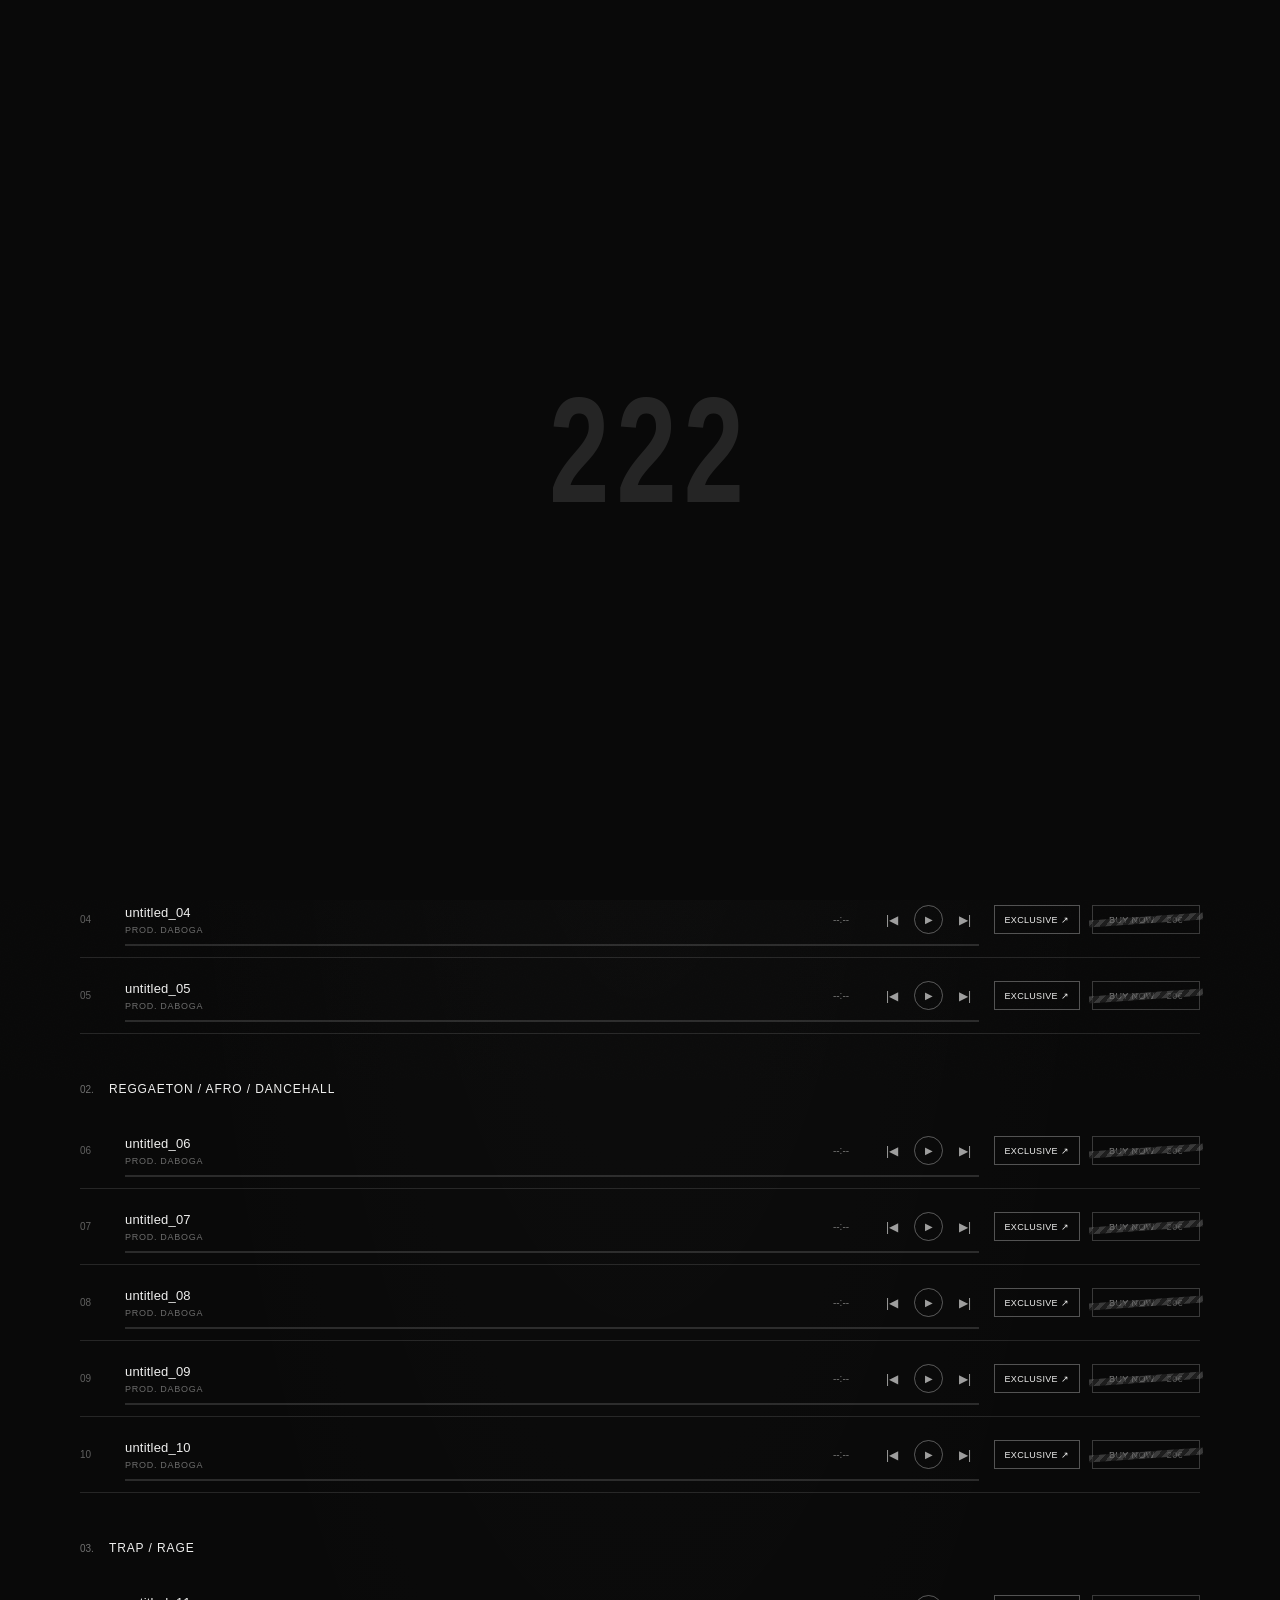
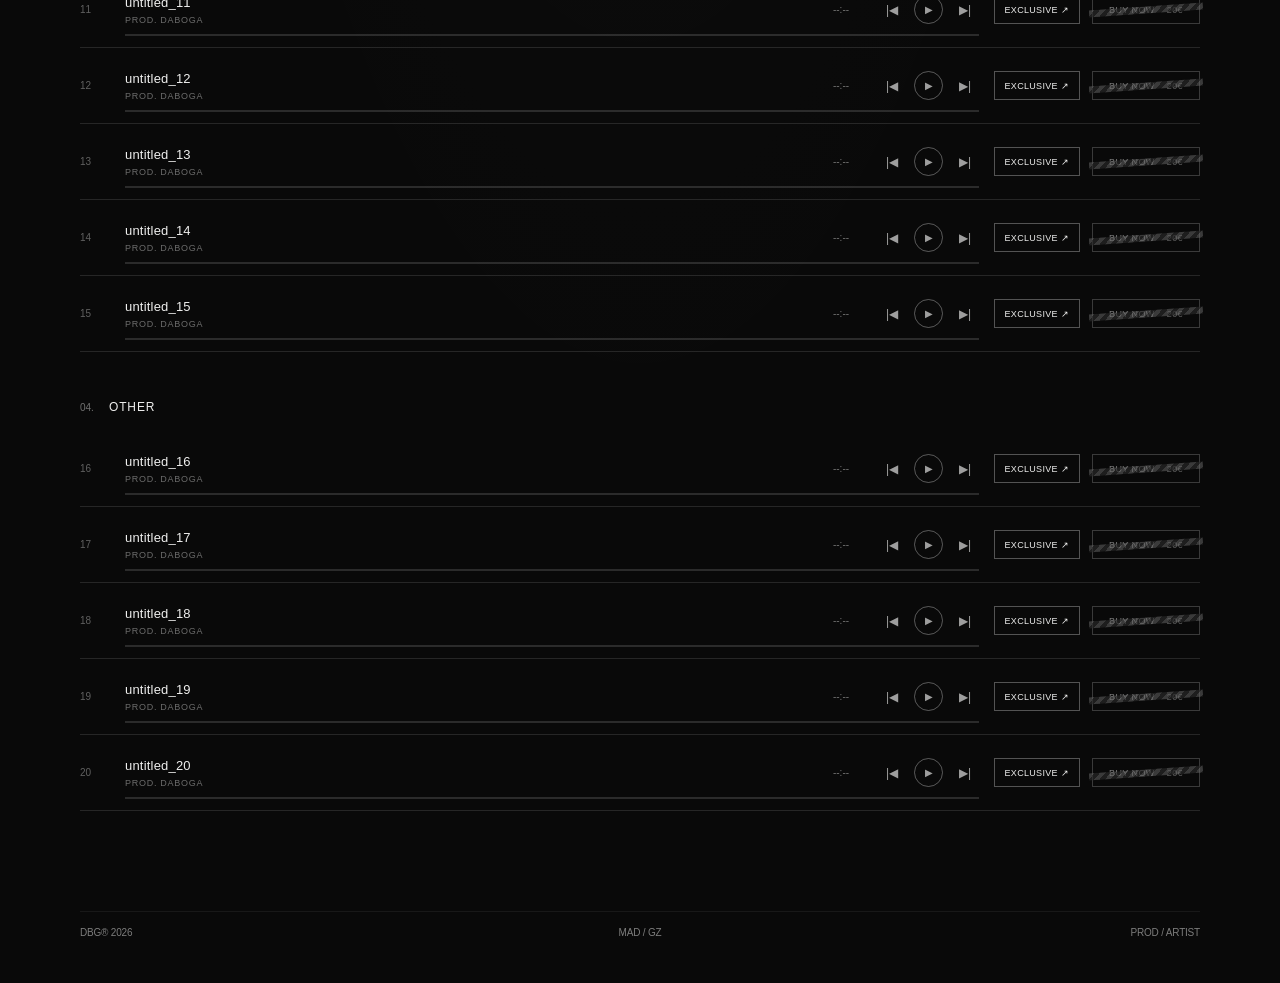
==== beatmaking.html @ 9f5f7b9c "Update beatmaking.html" ====
<!DOCTYPE html>
<html lang="es">
<head>
  <meta charset="UTF-8">
  <meta name="viewport" content="width=device-width, initial-scale=1.0">
  <meta name="theme-color" content="#090909">
  <meta name="description" content="DABOGA® Beatmaking — Sounds, instrumentals and digital products.">
  <title>BEATMAKING — DABOGA®</title>
  <link rel="stylesheet" href="beatmaking.css">
</head>

<body class="beatmaking-page">

  <!-- LOADING SCREEN -->
  <div class="loading-screen" id="loadingScreen" aria-label="Loading">
    <div class="loading-numbers">
      <span>2</span>
      <span>2</span>
      <span>2</span>
    </div>
  </div>

  <main class="beatmaking">

    <!-- HEADER -->
    <header class="bm-header">
      <a href="index.html" class="bm-back">
        <span class="back-arrow">←</span>
        <span>EXIT</span>
      </a>

      <div class="bm-header-title">
        DABOGA® <span>/</span> BEATMAKING
      </div>

      <div class="bm-header-right">
        <span>DBG® 2026</span>
      </div>
    </header>

    <!-- GLOBAL NAVIGATION -->
    <nav class="site-navigation" aria-label="Main navigation">
      <a href="index.html">HOME</a>
      <a href="daboga.html">DABOGA</a>
      <a href="#" class="nav-unavailable" aria-disabled="true" data-unavailable="MUSIC">MUSIC</a>
      <a href="#" class="nav-unavailable" aria-disabled="true" data-unavailable="ARCHIVE">ARCHIVE</a>
      <a href="beatmaking.html" class="current" aria-current="page">BEATMAKING</a>
    </nav>

    <!-- MAIN CONTENT -->
    <section class="bm-content">

      <div class="bm-intro">
        <div class="bm-eyebrow">DIGITAL PRODUCT ARCHIVE / 001</div>
        <h1>BEATMAKING<span>®</span></h1>
        <div class="bm-subtitle">SOUNDS / INSTRUMENTALS / MATERIAL</div>
      </div>

      <!-- CATEGORY NAVIGATION -->
      <nav class="category-nav" aria-label="Product categories">
        <button class="category-button active" data-category="beats">
          BEATS <span>20</span>
        </button>
        <button class="category-button" data-category="loops">
          LOOPS <span>12</span>
        </button>
        <button class="category-button" data-category="serum">
          SERUM KIT <span>15</span>
        </button>
        <button class="category-button" data-category="oneshot">
          ONESHOT KIT <span>01</span>
        </button>
      </nav>

      <!-- BEATS -->
      <section class="category-panel active" id="panel-beats">
        <div class="section-heading">
          <div>
            <div class="section-index">01 / INSTRUMENTALS</div>
            <h2>BEATS</h2>
          </div>
          <button class="info-button" data-info="beats" aria-label="Beat purchase information">
            INFO<span>!</span>
          </button>
        </div>

        <div id="beatsContainer"></div>
      </section>

      <!-- LOOPS -->
      <section class="category-panel" id="panel-loops">
        <div class="section-heading">
          <div>
            <div class="section-index">02 / AUDIO MATERIAL</div>
            <h2>LOOPS</h2>
          </div>
          <button class="info-button" data-info="loops" aria-label="Loop purchase information">
            INFO<span>!</span>
          </button>
        </div>

        <div class="product-list" id="loopsContainer"></div>
      </section>

      <!-- SERUM KIT -->
      <section class="category-panel" id="panel-serum">
        <div class="section-heading">
          <div>
            <div class="section-index">03 / SYNTHESIS</div>
            <h2>SERUM KIT</h2>
          </div>
          <button class="info-button" data-info="serum" aria-label="Serum kit purchase information">
            INFO<span>!</span>
          </button>
        </div>

        <div class="kit-card">
          <div class="kit-visual">S2</div>
          <div class="kit-description">
            <div class="kit-label">DIGITAL PRESET COLLECTION / SERUM 2</div>
            <h3>SERUM PRESET KIT</h3>
            <p>15 PRESETS / SERUM 2</p>
            <div class="kit-price">4,99€</div>
          </div>
          <div class="kit-action">
            <button class="buy-button" disabled>BUY NOW <span>4,99€</span></button>
            <div class="kit-note">NO PREVIEW AVAILABLE</div>
          </div>
        </div>

        <div class="kit-footnote">
          <span>FORMAT / SERUM 2 PRESETS</span>
          <span>15 FILES / DIGITAL DOWNLOAD</span>
        </div>
      </section>

      <!-- ONESHOT KIT -->
      <section class="category-panel" id="panel-oneshot">
        <div class="section-heading">
          <div>
            <div class="section-index">04 / SAMPLE COLLECTION</div>
            <h2>ONESHOT KIT</h2>
          </div>
          <button class="info-button" data-info="oneshot" aria-label="Oneshot kit purchase information">
            INFO<span>!</span>
          </button>
        </div>

        <div class="kit-card">
          <div class="kit-visual">.WAV</div>
          <div class="kit-description">
            <div class="kit-label">DIGITAL SAMPLE COLLECTION</div>
            <h3>DABOGA ONESHOT KIT</h3>
            <p>20–30 WAV FILES / ZIP</p>
            <div class="kit-price">4,99€</div>
          </div>
          <div class="kit-action">
            <button class="buy-button" disabled>BUY NOW <span>4,99€</span></button>
            <div class="kit-note">NO PREVIEW AVAILABLE</div>
          </div>
        </div>

        <div class="kit-footnote">
          <span>FORMAT / WAV</span>
          <span>ZIP / DIGITAL DOWNLOAD</span>
        </div>
      </section>

      <!-- BOTTOM INFORMATION -->
      <div class="bm-bottom">
        <span>DBG® 2026</span>
        <span>MAD / GZ</span>
        <span>PROD / ARTIST</span>
      </div>

    </section>
  </main>

  <!-- INFO POPUP -->
  <div class="info-overlay" id="infoOverlay" aria-hidden="true">
    <section
      class="info-window"
      role="dialog"
      aria-modal="true"
      aria-labelledby="infoTitle"
    >
      <div class="window-titlebar">
        <span id="infoTitle">DABOGA® / INFORMATION</span>
        <button class="window-close" id="closeInfo" aria-label="Close">×</button>
      </div>

      <div class="window-content">
        <div class="window-eyebrow">PURCHASE INFORMATION / 001</div>
        <div id="infoBody"></div>
        <div class="window-footer">
          <span>DBG® DIGITAL ARCHIVE</span>
          <button id="confirmInfo">CLOSE</button>
        </div>
      </div>
    </section>
  </div>

  <!-- PRODUCT MARKUP -->
  <script>
    (() => {
      const beatsContainer = document.getElementById("beatsContainer");
      const loopsContainer = document.getElementById("loopsContainer");

      const genres = [
        {
          number: "01.",
          title: "CLOUD / AMBIENT / ETHEREAL",
          start: 1,
          end: 5
        },
        {
          number: "02.",
          title: "REGGAETON / AFRO / DANCEHALL",
          start: 6,
          end: 10
        },
        {
          number: "03.",
          title: "TRAP / RAGE",
          start: 11,
          end: 15
        },
        {
          number: "04.",
          title: "OTHER",
          start: 16,
          end: 20
        }
      ];

      function playerControls() {
        return `
          <div class="track-controls">
            <button class="player-control" data-action="previous" aria-label="Go back">|◀</button>
            <button class="player-control play-button" data-action="play" aria-label="Play">▶</button>
            <button class="player-control" data-action="next" aria-label="Skip">▶|</button>
          </div>
        `;
      }

      function beatMarkup(number) {
        const id = String(number).padStart(2, "0");

        return `
          <div class="beat-item" data-track="${id}">
            <div class="track-number">${id}</div>
            <div class="track-content">
              <div class="track-title">untitled_${id}</div>
              <div class="track-producer">PROD. DABOGA</div>
            </div>
            <div class="track-duration">--:--</div>
            ${playerControls()}
            <div class="track-progress">
              <div class="progress-fill"></div>
            </div>
            <div class="track-actions">
              <a class="exclusive-button" href="https://www.instagram.com/burberryangel_/">EXCLUSIVE ↗</a>
              <button class="buy-button" disabled>BUY NOW <span>20€</span></button>
            </div>
          </div>
        `;
      }

      genres.forEach(genre => {
        let products = "";

        for (let i = genre.start; i <= genre.end; i++) {
          products += beatMarkup(i);
        }

        const section = document.createElement("div");
        section.className = "genre-section";
        section.innerHTML = `
          <div class="genre-heading">
            <span>${genre.number}</span>
            <h3>${genre.title}</h3>
          </div>
          <div class="product-list">${products}</div>
        `;

        beatsContainer.appendChild(section);
      });

      for (let i = 1; i <= 12; i++) {
        const id = String(i).padStart(2, "0");

        loopsContainer.insertAdjacentHTML("beforeend", `
          <div class="loop-item" data-track="loop${id}">
            <div class="track-number">${id}</div>
            <div class="track-content">
              <div class="track-title">loop_${id}</div>
              <div class="track-producer">DABOGA / WAV</div>
            </div>
            <div class="track-duration">--:--</div>
            ${playerControls()}
            <div class="track-progress">
              <div class="progress-fill"></div>
            </div>
            <div class="track-actions">
              <button class="buy-button" disabled>BUY NOW <span>10€</span></button>
            </div>
          </div>
        `);
      }

      document.querySelectorAll(".nav-unavailable").forEach(link => {
        link.addEventListener("click", event => {
          event.preventDefault();
        });
      });
    })();
  </script>

  <script src="beatmaking.js"></script>
</body>
</html>
---- beatmaking.css ----
/* =========================================================
   DABOGA® — BEATMAKING
   Independent visual system
   ========================================================= */

* {
  margin: 0;
  padding: 0;
  box-sizing: border-box;
}

html {
  background: #090909;
  scroll-behavior: smooth;
}

body.beatmaking-page {
  width: 100%;
  min-height: 100vh;
  background: #090909;
  color: #efefee;
  font-family: "Arial Narrow", "Archivo Narrow", Arial, sans-serif;
  overflow-x: hidden;
}

button,
a {
  font: inherit;
}

button {
  color: inherit;
}

button:focus-visible,
a:focus-visible {
  outline: 1px solid #efefee;
  outline-offset: 5px;
}


/* =========================================================
   LOADING SCREEN
   ========================================================= */

.loading-screen {
  position: fixed;
  inset: 0;
  z-index: 9999;
  display: flex;
  align-items: center;
  justify-content: center;
  background: #090909;
  transition: opacity .45s ease, visibility .45s ease;
}

.loading-screen.is-hidden {
  opacity: 0;
  visibility: hidden;
  pointer-events: none;
}

.loading-numbers {
  display: flex;
  align-items: center;
  gap: clamp(12px, 3vw, 28px);
  color: #efefee;
  font-size: clamp(76px, 13vw, 150px);
  font-weight: 600;
  line-height: .8;
  letter-spacing: -.12em;
  transform: scaleX(.72);
}

.loading-numbers span {
  display: block;
  opacity: .12;
  animation: number-light 1.35s ease-in-out infinite;
}

.loading-numbers span:nth-child(2) {
  animation-delay: .45s;
}

.loading-numbers span:nth-child(3) {
  animation-delay: .9s;
}

@keyframes number-light {
  0%, 100% {
    opacity: .12;
  }

  50% {
    opacity: 1;
  }
}


/* =========================================================
   MAIN SITE
   ========================================================= */

.beatmaking {
  position: relative;
  min-height: 100vh;
  overflow: hidden;

  background:
    radial-gradient(
      ellipse at 50% 20%,
      rgba(255,255,255,.018),
      transparent 55%
    ),
    #090909;
}

.beatmaking::before {
  content: "";
  position: fixed;
  inset: -20%;
  z-index: 0;
  pointer-events: none;
  opacity: .025;

  background-image:
    url("data:image/svg+xml,%3Csvg viewBox='0 0 180 180' xmlns='http://www.w3.org/2000/svg'%3E%3Cfilter id='n'%3E%3CfeTurbulence type='fractalNoise' baseFrequency='.72' numOctaves='3' stitchTiles='stitch'/%3E%3C/filter%3E%3Crect width='100%25' height='100%25' filter='url(%23n)' opacity='.55'/%3E%3C/svg%3E");

  background-size: 180px 180px;
}


/* =========================================================
   CUSTOM HEADER
   ========================================================= */

.bm-header {
  position: relative;
  z-index: 10;
  width: 100%;
  min-height: 58px;
  padding: 0 4vw;

  display: grid;
  grid-template-columns: 1fr 1fr 1fr;
  align-items: center;

  border-bottom: 1px solid rgba(255,255,255,.09);
}

.bm-back {
  display: inline-flex;
  align-items: center;
  gap: 10px;
  width: max-content;

  color: #efefee;
  text-decoration: none;
  font-size: 11px;
  letter-spacing: .02em;
  opacity: .75;
  transition: opacity .2s ease;
}

.bm-back:hover {
  opacity: 1;
}

.back-arrow {
  font-size: 17px;
}

.bm-header-title {
  text-align: center;
  white-space: nowrap;
  font-size: 11px;
  letter-spacing: .035em;
}

.bm-header-title span {
  opacity: .4;
  padding: 0 5px;
}

.bm-header-right {
  justify-self: end;
  font-size: 10px;
  letter-spacing: .025em;
  opacity: .65;
}


/* =========================================================
   CONTENT
   ========================================================= */

.bm-content {
  position: relative;
  z-index: 2;
  width: min(100% - 12vw, 1120px);
  margin: 0 auto;
  padding: clamp(65px, 10vh, 112px) 0 45px;
}

.bm-intro {
  margin-bottom: 58px;
}

.bm-eyebrow,
.section-index,
.kit-label,
.window-eyebrow {
  font-size: 10px;
  letter-spacing: .13em;
  opacity: .52;
}

.bm-intro h1 {
  margin: 19px 0 12px;
  color: #efefee;
  font-size: clamp(54px, 10vw, 112px);
  font-weight: 600;
  line-height: .8;
  letter-spacing: -.095em;
  transform: scaleX(.78);
  transform-origin: left center;
}

.bm-intro h1 span {
  display: inline-block;
  margin-left: .04em;
  font-size: .48em;
  vertical-align: top;
  line-height: 1;
  letter-spacing: -.06em;
}

.bm-subtitle {
  font-size: 10px;
  letter-spacing: .12em;
  opacity: .52;
}


/* =========================================================
   CATEGORY NAVIGATION
   ========================================================= */

.category-nav {
  display: flex;
  align-items: center;
  flex-wrap: wrap;
  gap: 0;
  width: 100%;
  margin-bottom: 65px;
  border-top: 1px solid rgba(255,255,255,.2);
  border-bottom: 1px solid rgba(255,255,255,.2);
}

.category-button {
  position: relative;
  display: flex;
  align-items: center;
  gap: 9px;

  padding: 17px 22px 17px 0;
  margin-right: 30px;

  border: 0;
  background: transparent;

  color: #efefee;
  font-size: 11px;
  letter-spacing: .025em;
  opacity: .42;
  cursor: pointer;
  transition: opacity .2s ease;
}

.category-button span {
  font-size: 9px;
  opacity: .55;
}

.category-button:hover,
.category-button.active {
  opacity: 1;
}

.category-button.active::after {
  content: "";
  position: absolute;
  left: 0;
  right: 0;
  bottom: -1px;
  height: 1px;
  background: #efefee;
}


/* =========================================================
   CATEGORY PANELS
   ========================================================= */

.category-panel {
  display: none;
  animation: panel-in .35s ease both;
}

.category-panel.active {
  display: block;
}

@keyframes panel-in {
  from {
    opacity: 0;
    transform: translateY(7px);
  }

  to {
    opacity: 1;
    transform: translateY(0);
  }
}


/* =========================================================
   SECTION HEADINGS
   ========================================================= */

.section-heading {
  display: flex;
  justify-content: space-between;
  align-items: flex-end;
  padding-bottom: 24px;
  border-bottom: 1px solid rgba(255,255,255,.2);
}

.section-heading h2 {
  margin-top: 10px;
  font-size: clamp(34px, 5vw, 55px);
  font-weight: 500;
  line-height: .9;
  letter-spacing: -.075em;
}

.info-button {
  display: inline-flex;
  align-items: center;
  justify-content: center;
  gap: 3px;

  min-width: 55px;
  padding: 9px 12px;

  color: #efefee;
  background: transparent;
  border: 1px solid rgba(255,255,255,.45);

  font-size: 10px;
  letter-spacing: .06em;
  cursor: pointer;
  transition: background .2s ease, color .2s ease;
}

.info-button span {
  font-weight: 700;
}

.info-button:hover {
  color: #090909;
  background: #efefee;
}


/* =========================================================
   GENRE SECTIONS
   ========================================================= */

.genre-section {
  margin-top: 48px;
}

.genre-heading {
  display: flex;
  align-items: center;
  gap: 15px;
  margin-bottom: 17px;
}

.genre-heading > span {
  font-size: 10px;
  opacity: .45;
}

.genre-heading h3 {
  font-size: 12px;
  font-weight: 500;
  letter-spacing: .075em;
}


/* =========================================================
   PRODUCT LIST
   ========================================================= */

.product-list {
  width: 100%;
}

.beat-item,
.loop-item {
  position: relative;
  display: grid;

  grid-template-columns:
    30px
    minmax(150px, 1fr)
    45px
    100px
    minmax(160px, auto);

  grid-template-rows: auto 2px;

  align-items: center;
  column-gap: 15px;

  min-height: 76px;
  padding: 13px 0 11px;

  border-bottom: 1px solid rgba(255,255,255,.12);

  transition: background .2s ease;
}

.beat-item:hover,
.loop-item:hover {
  background: rgba(255,255,255,.025);
}

.track-number {
  grid-column: 1;
  grid-row: 1;
  font-size: 10px;
  opacity: .38;
}

.track-content {
  grid-column: 2;
  grid-row: 1;
  min-width: 0;
}

.track-title {
  font-size: 13px;
  letter-spacing: .015em;
}

.track-producer {
  margin-top: 5px;
  font-size: 9px;
  letter-spacing: .08em;
  opacity: .43;
}

.track-duration {
  grid-column: 3;
  grid-row: 1;
  font-size: 10px;
  text-align: center;
  opacity: .45;
  font-variant-numeric: tabular-nums;
}


/* =========================================================
   PLAYER CONTROLS
   ========================================================= */

.track-controls {
  grid-column: 4;
  grid-row: 1;

  display: flex;
  align-items: center;
  justify-content: center;
  gap: 10px;
}

.player-control {
  display: inline-flex;
  align-items: center;
  justify-content: center;

  width: 24px;
  height: 24px;

  border: 0;
  background: transparent;
  color: #efefee;

  font-size: 12px;
  cursor: pointer;
  opacity: .65;
  transition: opacity .2s ease, transform .2s ease;
}

.player-control:hover {
  opacity: 1;
  transform: scale(1.12);
}

.play-button {
  width: 29px;
  height: 29px;
  border: 1px solid rgba(255,255,255,.5);
  border-radius: 50%;
  font-size: 10px;
}

.play-button.is-playing {
  background: #efefee;
  color: #090909;
  opacity: 1;
}


/* =========================================================
   PROGRESS BAR
   ========================================================= */

.track-progress {
  grid-column: 2 / 5;
  grid-row: 2;

  width: 100%;
  height: 2px;

  background: rgba(255,255,255,.14);
  overflow: hidden;
}

.progress-fill {
  width: 0;
  height: 100%;
  background: #efefee;
}


/* =========================================================
   PURCHASE ACTIONS
   ========================================================= */

.track-actions {
  grid-column: 5;
  grid-row: 1;

  display: flex;
  align-items: center;
  justify-content: flex-end;
  gap: 12px;
}

.exclusive-button {
  display: inline-flex;
  align-items: center;
  justify-content: center;

  min-height: 29px;
  padding: 0 10px;

  color: #efefee;
  text-decoration: none;
  white-space: nowrap;

  font-size: 9px;
  letter-spacing: .035em;

  border: 1px solid rgba(255,255,255,.3);
  transition: color .2s ease, background .2s ease;
}

.exclusive-button:hover {
  color: #090909;
  background: #efefee;
}

.buy-button {
  position: relative;
  display: inline-flex;
  align-items: center;
  justify-content: center;
  gap: 12px;

  min-width: 108px;
  min-height: 29px;
  padding: 0 11px;

  color: #efefee;
  background: transparent;
  border: 1px solid rgba(255,255,255,.4);

  font-size: 9px;
  letter-spacing: .045em;
  white-space: nowrap;
  cursor: not-allowed;
  opacity: .5;
}

.buy-button span {
  opacity: .75;
}


/* =========================================================
   TAPE / DISABLED PURCHASE
   ========================================================= */

.buy-button:disabled {
  cursor: not-allowed;
}

.buy-button:disabled::after {
  content: "";
  position: absolute;
  top: 50%;
  left: -4px;
  right: -4px;
  height: 7px;
  transform: translateY(-50%) rotate(-4deg);

  background:
    repeating-linear-gradient(
      135deg,
      rgba(190,190,190,.65) 0,
      rgba(190,190,190,.65) 4px,
      rgba(75,75,75,.75) 4px,
      rgba(75,75,75,.75) 8px
    );

  opacity: .85;
}


/* =========================================================
   KIT CARDS
   ========================================================= */

.kit-card {
  display: grid;
  grid-template-columns: minmax(120px, 210px) 1fr auto;
  align-items: center;
  gap: clamp(25px, 5vw, 65px);

  padding: 38px 0;
  border-bottom: 1px solid rgba(255,255,255,.15);
}

.kit-visual {
  display: flex;
  align-items: center;
  justify-content: center;

  aspect-ratio: 1 / 1;
  width: 100%;

  border: 1px solid rgba(255,255,255,.28);

  background:
    repeating-linear-gradient(
      135deg,
      rgba(255,255,255,.025) 0,
      rgba(255,255,255,.025) 1px,
      transparent 1px,
      transparent 7px
    ),
    #0c0c0c;

  color: #efefee;
  font-size: clamp(30px, 5vw, 55px);
  font-weight: 600;
  letter-spacing: -.1em;
  opacity: .85;
}

.kit-description h3 {
  margin-top: 13px;
  font-size: clamp(20px, 3vw, 31px);
  font-weight: 500;
  letter-spacing: -.045em;
}

.kit-description p {
  margin-top: 10px;
  font-size: 10px;
  letter-spacing: .08em;
  opacity: .5;
}

.kit-price {
  margin-top: 25px;
  font-size: 20px;
  letter-spacing: -.035em;
}

.kit-action {
  display: flex;
  flex-direction: column;
  align-items: flex-end;
  gap: 12px;
}

.kit-action .buy-button {
  min-width: 145px;
  min-height: 38px;
}

.kit-note {
  font-size: 9px;
  letter-spacing: .07em;
  opacity: .42;
  text-align: right;
}

.kit-footnote {
  display: flex;
  justify-content: space-between;
  gap: 15px;
  padding-top: 15px;
  font-size: 9px;
  letter-spacing: .08em;
  opacity: .4;
}


/* =========================================================
   BOTTOM INFORMATION
   ========================================================= */

.bm-bottom {
  display: grid;
  grid-template-columns: 1fr 1fr 1fr;
  align-items: center;

  margin-top: 100px;
  padding-top: 15px;
  border-top: 1px solid rgba(255,255,255,.13);

  font-size: 10px;
  letter-spacing: -.02em;
  opacity: .5;
}

.bm-bottom span:nth-child(2) {
  text-align: center;
}

.bm-bottom span:nth-child(3) {
  text-align: right;
}


/* =========================================================
   INFO POPUP — WINDOWS VISTA INSPIRED
   ========================================================= */

.info-overlay {
  position: fixed;
  inset: 0;
  z-index: 1000;

  display: flex;
  align-items: center;
  justify-content: center;

  padding: 20px;

  background: rgba(0,0,0,.78);
  backdrop-filter: blur(5px);

  opacity: 0;
  visibility: hidden;
  pointer-events: none;

  transition: opacity .2s ease, visibility .2s ease;
}

.info-overlay.is-open {
  opacity: 1;
  visibility: visible;
  pointer-events: auto;
}

.info-window {
  width: min(100%, 540px);
  max-height: min(80vh, 700px);
  overflow: auto;

  color: #171717;

  border: 1px solid rgba(255,255,255,.75);

  background:
    linear-gradient(
      145deg,
      rgba(255,255,255,.98),
      rgba(218,218,218,.97)
    );

  box-shadow:
    0 20px 80px rgba(0,0,0,.75),
    inset 0 1px 0 rgba(255,255,255,.9);

  transform: translateY(12px) scale(.98);
  transition: transform .25s ease;
}

.info-overlay.is-open .info-window {
  transform: translateY(0) scale(1);
}

.window-titlebar {
  min-height: 37px;
  padding: 0 11px 0 15px;

  display: flex;
  align-items: center;
  justify-content: space-between;

  color: #efefee;

  background:
    linear-gradient(
      180deg,
      #666 0%,
      #333 45%,
      #151515 100%
    );

  border-bottom: 1px solid #000;

  font-size: 10px;
  letter-spacing: .06em;
}

.window-close {
  display: flex;
  align-items: center;
  justify-content: center;

  width: 25px;
  height: 23px;

  color: #fff;
  background: linear-gradient(#777, #333);
  border: 1px solid rgba(255,255,255,.45);

  font-size: 19px;
  line-height: 1;
  cursor: pointer;
}

.window-close:hover {
  background: #999;
}

.window-content {
  padding: 25px clamp(20px, 5vw, 35px) 22px;
}

.window-eyebrow {
  margin-bottom: 20px;
  color: #333;
}

.info-list {
  display: flex;
  flex-direction: column;
  gap: 16px;
}

.info-entry {
  display: grid;
  grid-template-columns: 25px 1fr;
  gap: 9px;

  color: #202020;
  font-family: Arial, sans-serif;
  font-size: 11px;
  line-height: 1.65;
}

.info-entry strong {
  font-weight: 700;
}

.info-entry .info-number {
  font-weight: 700;
}

.info-note {
  margin-top: 19px;
  padding-top: 14px;
  border-top: 1px solid rgba(0,0,0,.2);

  font-family: Arial, sans-serif;
  font-size: 11px;
  line-height: 1.6;
}

.window-footer {
  display: flex;
  justify-content: space-between;
  align-items: center;

  margin-top: 25px;
  padding-top: 15px;
  border-top: 1px solid rgba(0,0,0,.2);

  font-size: 9px;
  letter-spacing: .06em;
}

.window-footer button {
  min-width: 75px;
  padding: 7px 12px;

  color: #efefee;
  background: #171717;
  border: 1px solid #000;

  font-size: 9px;
  cursor: pointer;
}

.window-footer button:hover {
  background: #444;
}


/* =========================================================
   TABLET
   ========================================================= */

@media (max-width: 900px) {

  .bm-content {
    width: 90%;
  }

  .beat-item,
  .loop-item {
    grid-template-columns:
      25px
      minmax(120px, 1fr)
      40px
      90px
      minmax(145px, auto);

    column-gap: 10px;
  }

  .track-actions {
    gap: 7px;
  }

  .exclusive-button {
    padding: 0 7px;
    font-size: 8px;
  }

  .buy-button {
    min-width: 95px;
    padding: 0 7px;
    gap: 7px;
    font-size: 8px;
  }

  .kit-card {
    grid-template-columns: minmax(110px, 170px) 1fr auto;
    gap: 25px;
  }
}


/* =========================================================
   MOBILE
   ========================================================= */

@media (max-width: 700px) {

  .bm-header {
    min-height: 54px;
    padding: 0 6vw;
  }

  .bm-header-title {
    font-size: 9px;
  }

  .bm-header-right {
    font-size: 9px;
  }

  .bm-content {
    width: 88%;
    padding-top: 75px;
  }

  .bm-intro {
    margin-bottom: 45px;
  }

  .bm-intro h1 {
    font-size: clamp(55px, 12vw, 85px);
  }

  .category-nav {
    display: grid;
    grid-template-columns: 1fr 1fr;
    margin-bottom: 50px;
  }

  .category-button {
    justify-content: flex-start;
    margin: 0;
    padding: 15px 5px;
    font-size: 10px;
  }

  .category-button:nth-child(odd) {
    padding-left: 0;
  }

  .category-button:nth-child(even) {
    padding-left: 15px;
  }

  .category-button.active::after {
    right: 15px;
  }

  .section-heading h2 {
    font-size: 37px;
  }

  .genre-section {
    margin-top: 38px;
  }

  .genre-heading h3 {
    font-size: 10px;
  }

  .beat-item,
  .loop-item {
    grid-template-columns: 22px minmax(0, 1fr) auto;
    grid-template-rows: auto auto auto;
    column-gap: 10px;
    row-gap: 11px;
    padding: 15px 0;
  }

  .track-number {
    grid-column: 1;
    grid-row: 1;
  }

  .track-content {
    grid-column: 2;
    grid-row: 1;
  }

  .track-title {
    font-size: 12px;
  }

  .track-duration {
    grid-column: 3;
    grid-row: 1;
    text-align: right;
  }

  .track-controls {
    grid-column: 2;
    grid-row: 2;
    justify-content: flex-start;
    gap: 12px;
  }

  .track-progress {
    grid-column: 2 / 4;
    grid-row: 3;
  }

  .track-actions {
    grid-column: 3;
    grid-row: 2;
    justify-content: flex-end;
    gap: 7px;
  }

  .player-control {
    width: 21px;
    height: 23px;
  }

  .play-button {
    width: 27px;
    height: 27px;
  }

  .exclusive-button {
    min-height: 27px;
    font-size: 8px;
    padding: 0 7px;
  }

  .buy-button {
    min-width: 91px;
    min-height: 27px;
    font-size: 8px;
  }

  .kit-card {
    grid-template-columns: 105px minmax(0, 1fr);
    gap: 20px;
    padding: 28px 0;
  }

  .kit-visual {
    grid-column: 1;
    grid-row: 1;
  }

  .kit-description {
    grid-column: 2;
    grid-row: 1;
  }

  .kit-description h3 {
    font-size: 20px;
  }

  .kit-price {
    margin-top: 15px;
    font-size: 17px;
  }

  .kit-action {
    grid-column: 1 / -1;
    grid-row: 2;
    flex-direction: row;
    justify-content: space-between;
    align-items: center;
  }

  .kit-action .buy-button {
    min-width: 125px;
  }

  .kit-note {
    text-align: left;
    font-size: 8px;
  }

  .kit-footnote {
    flex-direction: column;
    gap: 7px;
  }

  .bm-bottom {
    margin-top: 75px;
    font-size: 9px;
  }
}


/* =========================================================
   SMALL MOBILE
   ========================================================= */

@media (max-width: 390px) {

  .bm-header {
    padding: 0 4vw;
  }

  .bm-header-title {
    font-size: 8px;
  }

  .bm-header-right {
    font-size: 8px;
  }

  .bm-content {
    width: 90%;
  }

  .bm-intro h1 {
    font-size: 53px;
  }

  .category-button {
    font-size: 9px;
  }

  .track-actions {
    gap: 5px;
  }

  .exclusive-button {
    font-size: 7px;
    padding: 0 5px;
  }

  .buy-button {
    min-width: 82px;
    padding: 0 5px;
    gap: 5px;
    font-size: 7px;
  }

  .kit-card {
    grid-template-columns: 85px minmax(0, 1fr);
    gap: 15px;
  }

  .kit-description h3 {
    font-size: 17px;
  }

  .info-entry {
    font-size: 10px;
  }
}


/* =========================================================
   REDUCED MOTION
   ========================================================= */

@media (prefers-reduced-motion: reduce) {

  *,
  *::before,
  *::after {
    scroll-behavior: auto !important;
    animation-duration: .01ms !important;
    animation-iteration-count: 1 !important;
    transition-duration: .01ms !important;
  }
}
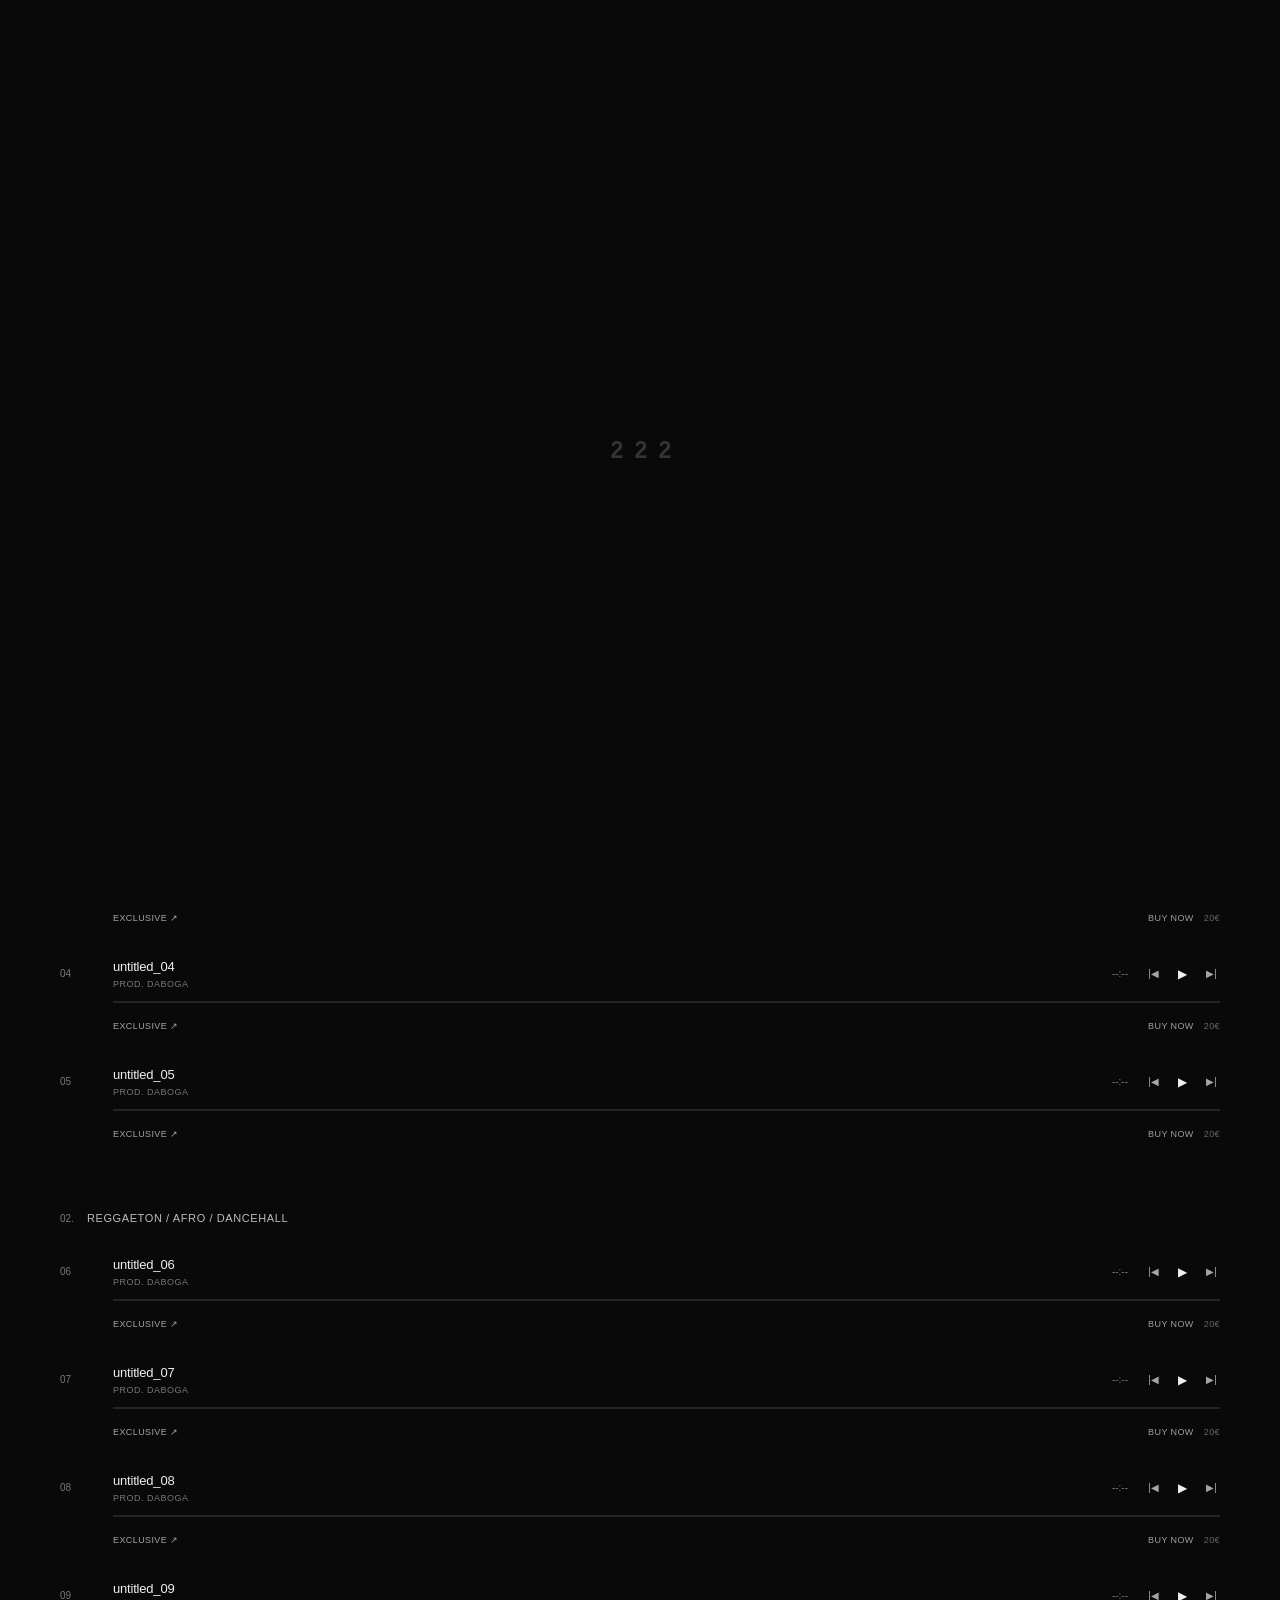
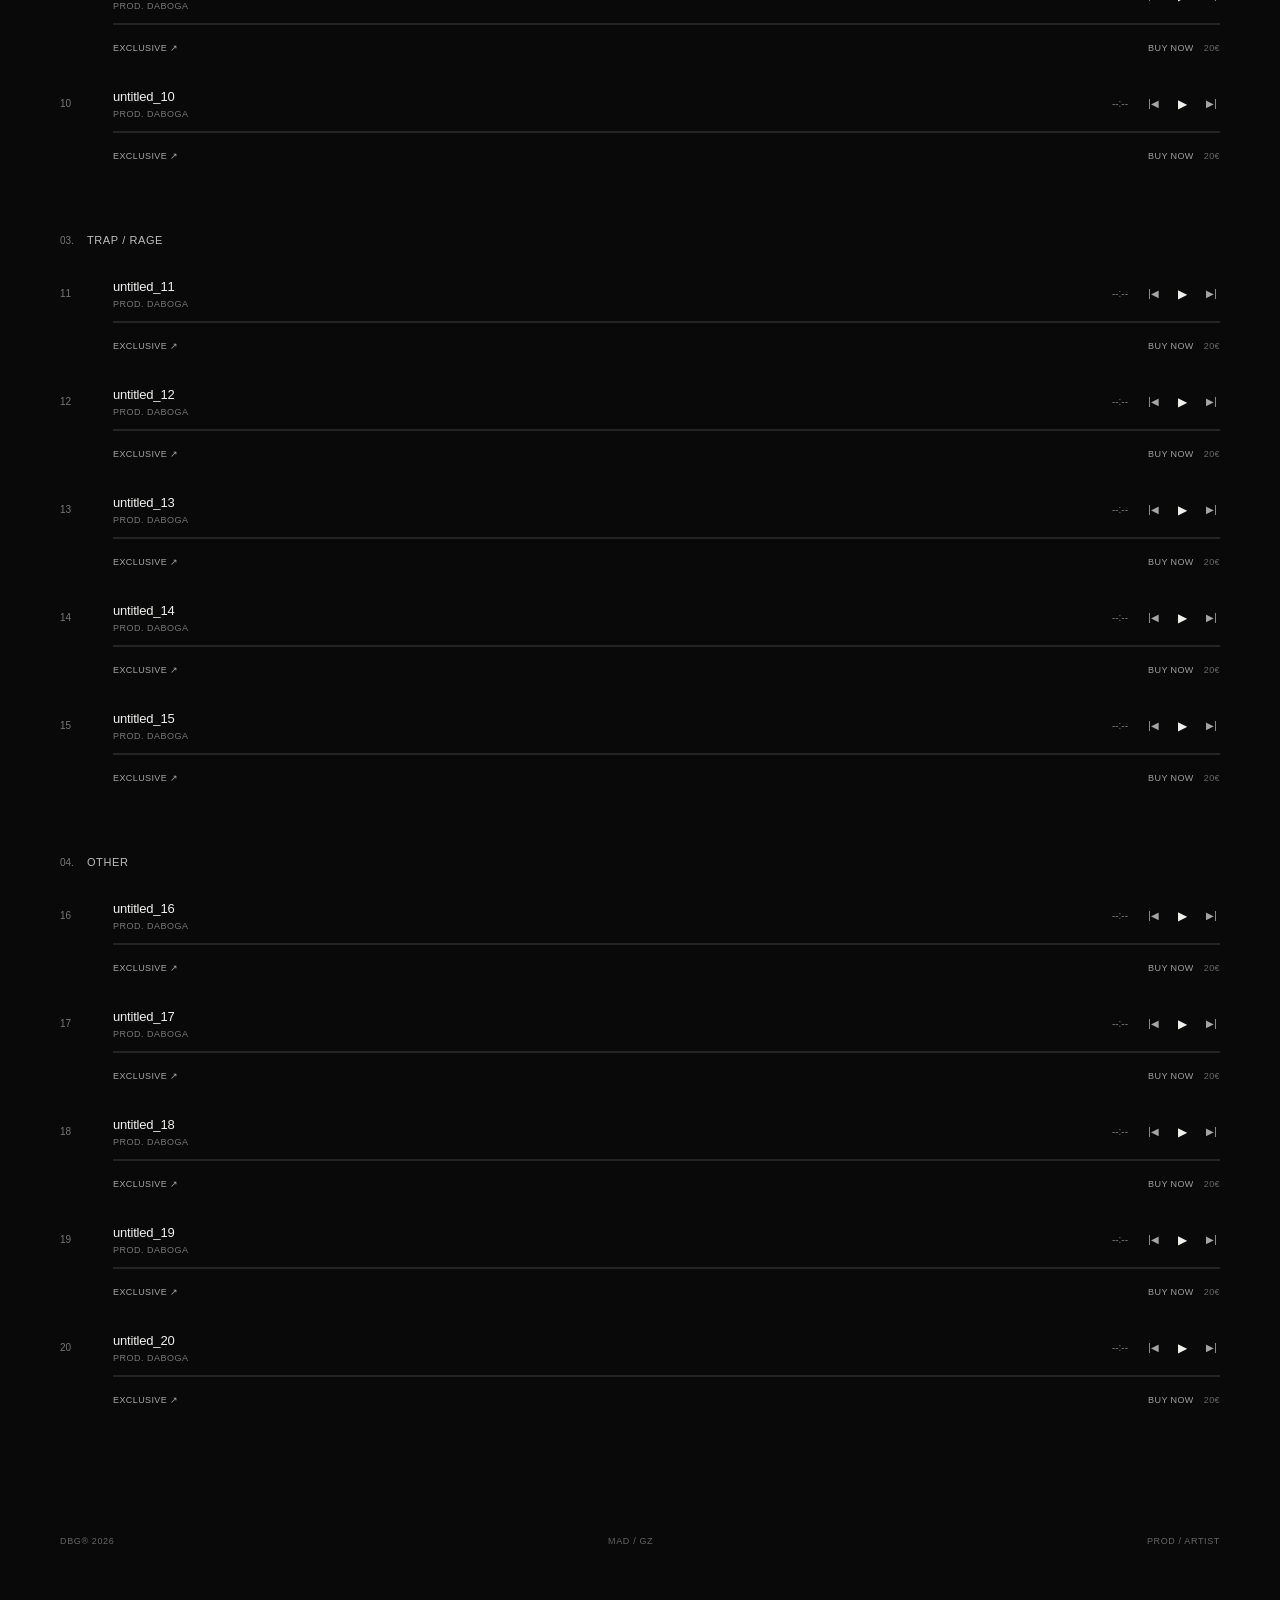
==== commit 49475682: "Update beatmaking.html" ====
--- a/beatmaking.html
+++ b/beatmaking.html
@@ -7,13 +7,20 @@
   <meta name="theme-color" content="#090909">
   <meta name="description" content="DABOGA® Beatmaking — Sounds, instrumentals and digital products.">
   <title>BEATMAKING — DABOGA®</title>
+
   <link rel="stylesheet" href="beatmaking.css">
+  <link rel="stylesheet" href="site-loader.css">
 </head>
 
-<body class="beatmaking-page">
-
-  <!-- LOADING SCREEN -->
-  <div class="loading-screen" id="loadingScreen" aria-label="Loading">
+<body class="beatmaking-page" data-section="beatmaking">
+
+  <!-- GLOBAL LOADING SCREEN -->
+  <div
+    class="loading-screen"
+    id="loadingScreen"
+    aria-label="Loading"
+    aria-hidden="false"
+  >
     <div class="loading-numbers">
       <span>2</span>
       <span>2</span>
@@ -317,6 +324,11 @@
     })();
   </script>
 
+  <!-- INTERFACE INTERACTIONS -->
   <script src="beatmaking.js"></script>
+
+  <!-- GLOBAL LOADER -->
+  <script src="site-loader.js"></script>
+
 </body>
 </html>
--- a/beatmaking.css
+++ b/beatmaking.css
@@ -1,27 +1,32 @@
 
 /* =========================================================
    DABOGA® — BEATMAKING
-   Independent visual system
-   ========================================================= */
-
-* {
-  margin: 0;
-  padding: 0;
+   Visual system
+   ========================================================= */
+
+/* RESET */
+
+*,
+*::before,
+*::after {
   box-sizing: border-box;
 }
 
 html {
+  min-height: 100%;
   background: #090909;
   scroll-behavior: smooth;
 }
 
-body.beatmaking-page {
-  width: 100%;
+body {
+  margin: 0;
+  min-width: 320px;
   min-height: 100vh;
+  overflow-x: hidden;
   background: #090909;
   color: #efefee;
   font-family: "Arial Narrow", "Archivo Narrow", Arial, sans-serif;
-  overflow-x: hidden;
+  -webkit-font-smoothing: antialiased;
 }
 
 button,
@@ -31,6 +36,11 @@
 
 button {
   color: inherit;
+}
+
+a {
+  color: inherit;
+  text-decoration: none;
 }
 
 button:focus-visible,
@@ -39,126 +49,62 @@
   outline-offset: 5px;
 }
 
-
-/* =========================================================
-   LOADING SCREEN
-   ========================================================= */
-
-.loading-screen {
-  position: fixed;
-  inset: 0;
-  z-index: 9999;
-  display: flex;
-  align-items: center;
-  justify-content: center;
-  background: #090909;
-  transition: opacity .45s ease, visibility .45s ease;
-}
-
-.loading-screen.is-hidden {
-  opacity: 0;
-  visibility: hidden;
-  pointer-events: none;
-}
-
-.loading-numbers {
-  display: flex;
-  align-items: center;
-  gap: clamp(12px, 3vw, 28px);
-  color: #efefee;
-  font-size: clamp(76px, 13vw, 150px);
+{
+  display: flex;
+  align-items: center;
+  gap: 13px;
+  color: #343434;
+  font-size: 23px;
   font-weight: 600;
-  line-height: .8;
-  letter-spacing: -.12em;
-  transform: scaleX(.72);
-}
-
-.loading-numbers span {
-  display: block;
-  opacity: .12;
-  animation: number-light 1.35s ease-in-out infinite;
-}
-
-.loading-numbers span:nth-child(2) {
-  animation-delay: .45s;
-}
-
-.loading-numbers span:nth-child(3) {
-  animation-delay: .9s;
-}
-
-@keyframes number-light {
-  0%, 100% {
-    opacity: .12;
-  }
-
-  50% {
-    opacity: 1;
-  }
-}
-
-
-/* =========================================================
-   MAIN SITE
+  letter-spacing: -.08em;
+}
+
+/* =========================================================
+   MAIN BACKGROUND
    ========================================================= */
 
 .beatmaking {
   position: relative;
+  isolation: isolate;
   min-height: 100vh;
-  overflow: hidden;
-
-  background:
-    radial-gradient(
-      ellipse at 50% 20%,
-      rgba(255,255,255,.018),
-      transparent 55%
-    ),
-    #090909;
+  background: #090909;
 }
 
 .beatmaking::before {
   content: "";
   position: fixed;
   inset: -20%;
-  z-index: 0;
+  z-index: -1;
   pointer-events: none;
   opacity: .025;
-
-  background-image:
-    url("data:image/svg+xml,%3Csvg viewBox='0 0 180 180' xmlns='http://www.w3.org/2000/svg'%3E%3Cfilter id='n'%3E%3CfeTurbulence type='fractalNoise' baseFrequency='.72' numOctaves='3' stitchTiles='stitch'/%3E%3C/filter%3E%3Crect width='100%25' height='100%25' filter='url(%23n)' opacity='.55'/%3E%3C/svg%3E");
-
+  background-image: url("data:image/svg+xml,%3Csvg viewBox='0 0 180 180' xmlns='http://www.w3.org/2000/svg'%3E%3Cfilter id='n'%3E%3CfeTurbulence type='fractalNoise' baseFrequency='.72' numOctaves='3' stitchTiles='stitch'/%3E%3C/filter%3E%3Crect width='100%25' height='100%25' filter='url(%23n)' opacity='.55'/%3E%3C/svg%3E");
   background-size: 180px 180px;
 }
 
-
-/* =========================================================
-   CUSTOM HEADER
+/* =========================================================
+   HEADER
    ========================================================= */
 
 .bm-header {
   position: relative;
   z-index: 10;
   width: 100%;
-  min-height: 58px;
-  padding: 0 4vw;
-
+  min-height: 66px;
   display: grid;
   grid-template-columns: 1fr 1fr 1fr;
   align-items: center;
-
-  border-bottom: 1px solid rgba(255,255,255,.09);
+  padding: 0 4vw;
 }
 
 .bm-back {
   display: inline-flex;
   align-items: center;
-  gap: 10px;
+  gap: 9px;
   width: max-content;
-
-  color: #efefee;
-  text-decoration: none;
+  color: #efefee;
   font-size: 11px;
-  letter-spacing: .02em;
+  font-weight: 500;
+  letter-spacing: .025em;
   opacity: .75;
   transition: opacity .2s ease;
 }
@@ -168,136 +114,162 @@
 }
 
 .back-arrow {
-  font-size: 17px;
+  font-size: 16px;
 }
 
 .bm-header-title {
-  text-align: center;
+  justify-self: center;
+  color: #efefee;
+  font-size: 12px;
+  font-weight: 600;
+  letter-spacing: -.035em;
   white-space: nowrap;
-  font-size: 11px;
-  letter-spacing: .035em;
 }
 
 .bm-header-title span {
-  opacity: .4;
-  padding: 0 5px;
+  padding: 0 4px;
+  opacity: .45;
 }
 
 .bm-header-right {
   justify-self: end;
+  color: #efefee;
   font-size: 10px;
-  letter-spacing: .025em;
-  opacity: .65;
-}
-
-
-/* =========================================================
-   CONTENT
-   ========================================================= */
-
-.bm-content {
+  letter-spacing: .04em;
+  opacity: .55;
+}
+
+/* =========================================================
+   GLOBAL NAVIGATION
+   ========================================================= */
+
+.site-navigation {
   position: relative;
-  z-index: 2;
-  width: min(100% - 12vw, 1120px);
-  margin: 0 auto;
-  padding: clamp(65px, 10vh, 112px) 0 45px;
-}
-
-.bm-intro {
-  margin-bottom: 58px;
-}
-
-.bm-eyebrow,
-.section-index,
-.kit-label,
-.window-eyebrow {
-  font-size: 10px;
-  letter-spacing: .13em;
-  opacity: .52;
-}
-
-.bm-intro h1 {
-  margin: 19px 0 12px;
-  color: #efefee;
-  font-size: clamp(54px, 10vw, 112px);
-  font-weight: 600;
-  line-height: .8;
-  letter-spacing: -.095em;
-  transform: scaleX(.78);
-  transform-origin: left center;
-}
-
-.bm-intro h1 span {
-  display: inline-block;
-  margin-left: .04em;
-  font-size: .48em;
-  vertical-align: top;
-  line-height: 1;
-  letter-spacing: -.06em;
-}
-
-.bm-subtitle {
-  font-size: 10px;
-  letter-spacing: .12em;
-  opacity: .52;
-}
-
-
-/* =========================================================
-   CATEGORY NAVIGATION
-   ========================================================= */
-
-.category-nav {
-  display: flex;
-  align-items: center;
+  z-index: 10;
+  display: flex;
+  align-items: center;
+  justify-content: center;
   flex-wrap: wrap;
-  gap: 0;
+  gap: clamp(18px, 3.2vw, 44px);
   width: 100%;
-  margin-bottom: 65px;
-  border-top: 1px solid rgba(255,255,255,.2);
-  border-bottom: 1px solid rgba(255,255,255,.2);
-}
-
-.category-button {
+  padding: 13px 4vw 22px;
+}
+
+.site-navigation a {
   position: relative;
-  display: flex;
-  align-items: center;
-  gap: 9px;
-
-  padding: 17px 22px 17px 0;
-  margin-right: 30px;
-
-  border: 0;
-  background: transparent;
-
   color: #efefee;
   font-size: 11px;
-  letter-spacing: .025em;
-  opacity: .42;
-  cursor: pointer;
+  font-weight: 500;
+  letter-spacing: -.015em;
+  opacity: .55;
   transition: opacity .2s ease;
 }
 
-.category-button span {
-  font-size: 9px;
-  opacity: .55;
-}
-
-.category-button:hover,
-.category-button.active {
+.site-navigation a:hover,
+.site-navigation a.current {
   opacity: 1;
 }
 
-.category-button.active::after {
+.site-navigation a.current::after {
   content: "";
   position: absolute;
   left: 0;
   right: 0;
-  bottom: -1px;
+  bottom: -6px;
   height: 1px;
   background: #efefee;
 }
 
+.site-navigation .nav-unavailable {
+  cursor: default;
+  opacity: .28;
+}
+
+/* =========================================================
+   CONTENT
+   ========================================================= */
+
+.bm-content {
+  width: min(100% - 8vw, 1160px);
+  margin: 0 auto;
+  padding: 58px 0 35px;
+}
+
+.bm-intro {
+  margin-bottom: 54px;
+}
+
+.bm-eyebrow {
+  margin-bottom: 17px;
+  color: #858585;
+  font-size: 10px;
+  font-weight: 500;
+  letter-spacing: .11em;
+}
+
+.bm-intro h1 {
+  margin: 0;
+  color: #efefee;
+  font-size: clamp(58px, 10vw, 132px);
+  font-weight: 600;
+  line-height: .78;
+  letter-spacing: -.095em;
+}
+
+.bm-intro h1 span {
+  display: inline-block;
+  margin-left: 5px;
+  font-size: .25em;
+  vertical-align: top;
+  letter-spacing: -.02em;
+}
+
+.bm-subtitle {
+  margin-top: 22px;
+  color: #777;
+  font-size: 10px;
+  letter-spacing: .09em;
+}
+
+/* =========================================================
+   CATEGORY NAVIGATION
+   ========================================================= */
+
+.category-nav {
+  display: flex;
+  align-items: center;
+  flex-wrap: wrap;
+  gap: 12px 30px;
+  margin-bottom: 65px;
+}
+
+.category-button {
+  position: relative;
+  padding: 8px 0;
+  border: 0;
+  background: transparent;
+  color: #777;
+  font-size: 11px;
+  font-weight: 500;
+  letter-spacing: .015em;
+  cursor: pointer;
+  transition: color .2s ease;
+}
+
+.category-button span {
+  margin-left: 4px;
+  color: #626262;
+  font-size: 9px;
+}
+
+.category-button:hover,
+.category-button.active {
+  color: #efefee;
+}
+
+.category-button.active span {
+  color: #efefee;
+}
 
 /* =========================================================
    CATEGORY PANELS
@@ -305,17 +277,17 @@
 
 .category-panel {
   display: none;
-  animation: panel-in .35s ease both;
+  animation: panelAppear .35s ease both;
 }
 
 .category-panel.active {
   display: block;
 }
 
-@keyframes panel-in {
+@keyframes panelAppear {
   from {
     opacity: 0;
-    transform: translateY(7px);
+    transform: translateY(5px);
   }
 
   to {
@@ -324,88 +296,89 @@
   }
 }
 
-
 /* =========================================================
    SECTION HEADINGS
    ========================================================= */
 
 .section-heading {
   display: flex;
+  align-items: flex-end;
   justify-content: space-between;
-  align-items: flex-end;
-  padding-bottom: 24px;
-  border-bottom: 1px solid rgba(255,255,255,.2);
+  gap: 20px;
+  margin-bottom: 42px;
+}
+
+.section-index {
+  margin-bottom: 10px;
+  color: #777;
+  font-size: 10px;
+  letter-spacing: .09em;
 }
 
 .section-heading h2 {
-  margin-top: 10px;
-  font-size: clamp(34px, 5vw, 55px);
+  margin: 0;
+  color: #efefee;
+  font-size: clamp(30px, 5vw, 53px);
+  font-weight: 600;
+  line-height: .9;
+  letter-spacing: -.07em;
+}
+
+.info-button {
+  padding: 8px 0;
+  border: 0;
+  background: transparent;
+  color: #efefee;
+  font-size: 11px;
+  letter-spacing: .035em;
+  cursor: pointer;
+  opacity: .7;
+  transition: opacity .2s ease;
+}
+
+.info-button:hover {
+  opacity: 1;
+}
+
+.info-button span {
+  margin-left: 2px;
+}
+
+/* =========================================================
+   GENRES
+   ========================================================= */
+
+.genre-section {
+  margin-bottom: 52px;
+}
+
+.genre-heading {
+  display: flex;
+  align-items: baseline;
+  gap: 13px;
+  margin-bottom: 18px;
+}
+
+.genre-heading span {
+  color: #777;
+  font-size: 10px;
+}
+
+.genre-heading h3 {
+  margin: 0;
+  color: #bcbcbc;
+  font-size: 11px;
   font-weight: 500;
-  line-height: .9;
-  letter-spacing: -.075em;
-}
-
-.info-button {
-  display: inline-flex;
-  align-items: center;
-  justify-content: center;
-  gap: 3px;
-
-  min-width: 55px;
-  padding: 9px 12px;
-
-  color: #efefee;
-  background: transparent;
-  border: 1px solid rgba(255,255,255,.45);
-
-  font-size: 10px;
-  letter-spacing: .06em;
-  cursor: pointer;
-  transition: background .2s ease, color .2s ease;
-}
-
-.info-button span {
-  font-weight: 700;
-}
-
-.info-button:hover {
-  color: #090909;
-  background: #efefee;
-}
-
-
-/* =========================================================
-   GENRE SECTIONS
-   ========================================================= */
-
-.genre-section {
-  margin-top: 48px;
-}
-
-.genre-heading {
-  display: flex;
-  align-items: center;
-  gap: 15px;
-  margin-bottom: 17px;
-}
-
-.genre-heading > span {
-  font-size: 10px;
-  opacity: .45;
-}
-
-.genre-heading h3 {
-  font-size: 12px;
-  font-weight: 500;
-  letter-spacing: .075em;
-}
-
+  letter-spacing: .055em;
+}
 
 /* =========================================================
    PRODUCT LIST
    ========================================================= */
 
 .product-list {
+  display: flex;
+  flex-direction: column;
   width: 100%;
 }
 
@@ -413,837 +386,586 @@
 .loop-item {
   position: relative;
   display: grid;
-
-  grid-template-columns:
-    30px
-    minmax(150px, 1fr)
-    45px
-    100px
-    minmax(160px, auto);
-
-  grid-template-rows: auto 2px;
-
-  align-items: center;
-  column-gap: 15px;
-
-  min-height: 76px;
-  padding: 13px 0 11px;
-
-  border-bottom: 1px solid rgba(255,255,255,.12);
-
-  transition: background .2s ease;
+  grid-template-columns: 36px minmax(100px, 1fr) 58px auto;
+  align-items: center;
+  column-gap: 17px;
+  row-gap: 12px;
+  padding: 15px 0;
+  transition: opacity .2s ease;
 }
 
 .beat-item:hover,
 .loop-item:hover {
-  background: rgba(255,255,255,.025);
+  opacity: .82;
 }
 
 .track-number {
-  grid-column: 1;
-  grid-row: 1;
+  color: #777;
   font-size: 10px;
-  opacity: .38;
+  font-variant-numeric: tabular-nums;
 }
 
 .track-content {
-  grid-column: 2;
-  grid-row: 1;
   min-width: 0;
 }
 
 .track-title {
+  overflow: hidden;
+  color: #efefee;
   font-size: 13px;
-  letter-spacing: .015em;
+  font-weight: 500;
+  letter-spacing: -.015em;
+  text-overflow: ellipsis;
+  white-space: nowrap;
 }
 
 .track-producer {
   margin-top: 5px;
+  color: #777;
   font-size: 9px;
-  letter-spacing: .08em;
-  opacity: .43;
+  letter-spacing: .055em;
 }
 
 .track-duration {
-  grid-column: 3;
-  grid-row: 1;
+  color: #777;
   font-size: 10px;
-  text-align: center;
-  opacity: .45;
+  text-align: right;
   font-variant-numeric: tabular-nums;
 }
 
-
-/* =========================================================
-   PLAYER CONTROLS
-   ========================================================= */
-
 .track-controls {
-  grid-column: 4;
-  grid-row: 1;
-
-  display: flex;
-  align-items: center;
-  justify-content: center;
-  gap: 10px;
+  display: flex;
+  align-items: center;
+  justify-content: flex-end;
+  gap: 12px;
 }
 
 .player-control {
   display: inline-flex;
   align-items: center;
   justify-content: center;
-
-  width: 24px;
-  height: 24px;
-
+  min-width: 17px;
+  padding: 4px 0;
   border: 0;
   background: transparent;
-  color: #efefee;
-
+  color: #a5a5a5;
+  font-size: 10px;
+  cursor: pointer;
+  transition: color .2s ease, transform .2s ease;
+}
+
+.player-control:hover,
+.player-control.is-playing {
+  color: #fff;
+}
+
+.play-button {
+  color: #efefee;
   font-size: 12px;
-  cursor: pointer;
-  opacity: .65;
-  transition: opacity .2s ease, transform .2s ease;
-}
-
-.player-control:hover {
-  opacity: 1;
-  transform: scale(1.12);
-}
-
-.play-button {
-  width: 29px;
-  height: 29px;
-  border: 1px solid rgba(255,255,255,.5);
-  border-radius: 50%;
-  font-size: 10px;
-}
-
-.play-button.is-playing {
-  background: #efefee;
-  color: #090909;
-  opacity: 1;
-}
-
-
-/* =========================================================
-   PROGRESS BAR
-   ========================================================= */
+}
+
+/* Functional playback progress bar — preserved */
 
 .track-progress {
-  grid-column: 2 / 5;
-  grid-row: 2;
-
+  grid-column: 2 / -1;
   width: 100%;
   height: 2px;
-
-  background: rgba(255,255,255,.14);
   overflow: hidden;
+  background: rgba(239, 239, 238, .12);
 }
 
 .progress-fill {
   width: 0;
   height: 100%;
   background: #efefee;
-}
-
-
-/* =========================================================
-   PURCHASE ACTIONS
+  transition: width .25s linear;
+}
+
+/* =========================================================
+   PRODUCT ACTIONS
    ========================================================= */
 
 .track-actions {
-  grid-column: 5;
-  grid-row: 1;
-
-  display: flex;
-  align-items: center;
-  justify-content: flex-end;
-  gap: 12px;
+  grid-column: 2 / -1;
+  display: flex;
+  align-items: center;
+  justify-content: space-between;
+  gap: 15px;
+  min-height: 22px;
 }
 
 .exclusive-button {
-  display: inline-flex;
-  align-items: center;
-  justify-content: center;
-
-  min-height: 29px;
-  padding: 0 10px;
-
-  color: #efefee;
-  text-decoration: none;
-  white-space: nowrap;
-
-  font-size: 9px;
-  letter-spacing: .035em;
-
-  border: 1px solid rgba(255,255,255,.3);
-  transition: color .2s ease, background .2s ease;
-}
-
-.exclusive-button:hover {
-  color: #090909;
-  background: #efefee;
-}
-
-.buy-button {
-  position: relative;
-  display: inline-flex;
-  align-items: center;
-  justify-content: center;
-  gap: 12px;
-
-  min-width: 108px;
-  min-height: 29px;
-  padding: 0 11px;
-
-  color: #efefee;
-  background: transparent;
-  border: 1px solid rgba(255,255,255,.4);
-
+  color: #a5a5a5;
   font-size: 9px;
   letter-spacing: .045em;
-  white-space: nowrap;
-  cursor: not-allowed;
-  opacity: .5;
+  transition: color .2s ease;
+}
+
+.exclusive-button:hover {
+  color: #efefee;
+}
+
+.buy-button {
+  display: inline-flex;
+  align-items: center;
+  gap: 10px;
+  padding: 6px 0;
+  border: 0;
+  background: transparent;
+  color: #efefee;
+  font-size: 9px;
+  letter-spacing: .045em;
+  opacity: .65;
 }
 
 .buy-button span {
-  opacity: .75;
-}
-
-
-/* =========================================================
-   TAPE / DISABLED PURCHASE
-   ========================================================= */
+  color: #999;
+}
 
 .buy-button:disabled {
   cursor: not-allowed;
 }
 
-.buy-button:disabled::after {
-  content: "";
-  position: absolute;
-  top: 50%;
-  left: -4px;
-  right: -4px;
-  height: 7px;
-  transform: translateY(-50%) rotate(-4deg);
-
-  background:
-    repeating-linear-gradient(
-      135deg,
-      rgba(190,190,190,.65) 0,
-      rgba(190,190,190,.65) 4px,
-      rgba(75,75,75,.75) 4px,
-      rgba(75,75,75,.75) 8px
-    );
-
-  opacity: .85;
-}
-
-
-/* =========================================================
-   KIT CARDS
+/* =========================================================
+   KITS
    ========================================================= */
 
 .kit-card {
   display: grid;
-  grid-template-columns: minmax(120px, 210px) 1fr auto;
-  align-items: center;
-  gap: clamp(25px, 5vw, 65px);
-
-  padding: 38px 0;
-  border-bottom: 1px solid rgba(255,255,255,.15);
+  grid-template-columns: minmax(110px, .7fr) minmax(180px, 1.7fr) auto;
+  align-items: center;
+  gap: 30px;
+  padding: 28px 0;
 }
 
 .kit-visual {
   display: flex;
   align-items: center;
   justify-content: center;
-
   aspect-ratio: 1 / 1;
+  max-width: 190px;
   width: 100%;
-
-  border: 1px solid rgba(255,255,255,.28);
-
-  background:
-    repeating-linear-gradient(
-      135deg,
-      rgba(255,255,255,.025) 0,
-      rgba(255,255,255,.025) 1px,
-      transparent 1px,
-      transparent 7px
-    ),
-    #0c0c0c;
-
-  color: #efefee;
-  font-size: clamp(30px, 5vw, 55px);
+  background: #111;
+  color: #efefee;
+  font-size: clamp(28px, 5vw, 54px);
   font-weight: 600;
   letter-spacing: -.1em;
-  opacity: .85;
+}
+
+.kit-description {
+  min-width: 0;
+}
+
+.kit-label {
+  margin-bottom: 13px;
+  color: #777;
+  font-size: 9px;
+  letter-spacing: .075em;
 }
 
 .kit-description h3 {
-  margin-top: 13px;
-  font-size: clamp(20px, 3vw, 31px);
+  margin: 0 0 9px;
+  color: #efefee;
+  font-size: clamp(19px, 3vw, 27px);
   font-weight: 500;
   letter-spacing: -.045em;
 }
 
 .kit-description p {
-  margin-top: 10px;
+  margin: 0;
+  color: #888;
   font-size: 10px;
-  letter-spacing: .08em;
-  opacity: .5;
+  letter-spacing: .04em;
 }
 
 .kit-price {
-  margin-top: 25px;
-  font-size: 20px;
-  letter-spacing: -.035em;
+  margin-top: 19px;
+  color: #efefee;
+  font-size: 13px;
 }
 
 .kit-action {
   display: flex;
   flex-direction: column;
   align-items: flex-end;
-  gap: 12px;
+  gap: 10px;
 }
 
 .kit-action .buy-button {
-  min-width: 145px;
-  min-height: 38px;
+  padding: 10px 0;
 }
 
 .kit-note {
+  color: #666;
+  font-size: 8px;
+  letter-spacing: .05em;
+  text-align: right;
+}
+
+.kit-footnote {
+  display: flex;
+  justify-content: space-between;
+  gap: 15px;
+  margin-top: 24px;
+  color: #666;
+  font-size: 9px;
+  letter-spacing: .055em;
+}
+
+/* =========================================================
+   BOTTOM INFORMATION
+   ========================================================= */
+
+.bm-bottom {
+  display: flex;
+  align-items: center;
+  justify-content: space-between;
+  gap: 15px;
+  margin-top: 95px;
+  padding: 15px 0 20px;
+  color: #666;
   font-size: 9px;
   letter-spacing: .07em;
-  opacity: .42;
-  text-align: right;
-}
-
-.kit-footnote {
-  display: flex;
-  justify-content: space-between;
-  gap: 15px;
-  padding-top: 15px;
-  font-size: 9px;
-  letter-spacing: .08em;
-  opacity: .4;
-}
-
-
-/* =========================================================
-   BOTTOM INFORMATION
-   ========================================================= */
-
-.bm-bottom {
-  display: grid;
-  grid-template-columns: 1fr 1fr 1fr;
-  align-items: center;
-
-  margin-top: 100px;
-  padding-top: 15px;
-  border-top: 1px solid rgba(255,255,255,.13);
-
-  font-size: 10px;
-  letter-spacing: -.02em;
-  opacity: .5;
-}
-
-.bm-bottom span:nth-child(2) {
-  text-align: center;
-}
-
-.bm-bottom span:nth-child(3) {
-  text-align: right;
-}
-
-
-/* =========================================================
-   INFO POPUP — WINDOWS VISTA INSPIRED
+}
+
+/* =========================================================
+   INFO WINDOW
    ========================================================= */
 
 .info-overlay {
   position: fixed;
   inset: 0;
   z-index: 1000;
-
   display: flex;
   align-items: center;
   justify-content: center;
-
-  padding: 20px;
-
-  background: rgba(0,0,0,.78);
-  backdrop-filter: blur(5px);
-
+  padding: 22px;
+  background: rgba(0, 0, 0, .76);
   opacity: 0;
   visibility: hidden;
-  pointer-events: none;
-
   transition: opacity .2s ease, visibility .2s ease;
 }
 
 .info-overlay.is-open {
   opacity: 1;
   visibility: visible;
-  pointer-events: auto;
 }
 
 .info-window {
-  width: min(100%, 540px);
-  max-height: min(80vh, 700px);
+  width: min(100%, 510px);
+  max-height: min(80vh, 650px);
   overflow: auto;
-
+  background: #e9e9e9;
   color: #171717;
-
-  border: 1px solid rgba(255,255,255,.75);
-
-  background:
-    linear-gradient(
-      145deg,
-      rgba(255,255,255,.98),
-      rgba(218,218,218,.97)
-    );
-
-  box-shadow:
-    0 20px 80px rgba(0,0,0,.75),
-    inset 0 1px 0 rgba(255,255,255,.9);
-
-  transform: translateY(12px) scale(.98);
-  transition: transform .25s ease;
+  box-shadow: 0 20px 80px rgba(0, 0, 0, .5);
+  transform: translateY(8px);
+  transition: transform .2s ease;
 }
 
 .info-overlay.is-open .info-window {
-  transform: translateY(0) scale(1);
+  transform: translateY(0);
 }
 
 .window-titlebar {
-  min-height: 37px;
-  padding: 0 11px 0 15px;
-
   display: flex;
   align-items: center;
   justify-content: space-between;
-
-  color: #efefee;
-
-  background:
-    linear-gradient(
-      180deg,
-      #666 0%,
-      #333 45%,
-      #151515 100%
-    );
-
-  border-bottom: 1px solid #000;
-
+  min-height: 34px;
+  padding: 0 12px;
+  background: #d5d5d5;
+  color: #222;
+  font-family: Arial, sans-serif;
   font-size: 10px;
-  letter-spacing: .06em;
+  font-weight: 600;
 }
 
 .window-close {
   display: flex;
   align-items: center;
   justify-content: center;
-
-  width: 25px;
-  height: 23px;
-
-  color: #fff;
-  background: linear-gradient(#777, #333);
-  border: 1px solid rgba(255,255,255,.45);
-
+  width: 22px;
+  height: 22px;
+  padding: 0;
+  border: 0;
+  background: transparent;
+  color: #222;
   font-size: 19px;
-  line-height: 1;
   cursor: pointer;
 }
 
-.window-close:hover {
-  background: #999;
-}
-
 .window-content {
-  padding: 25px clamp(20px, 5vw, 35px) 22px;
+  padding: 25px;
+  font-family: Arial, sans-serif;
 }
 
 .window-eyebrow {
-  margin-bottom: 20px;
-  color: #333;
-}
-
-.info-list {
-  display: flex;
-  flex-direction: column;
-  gap: 16px;
-}
-
-.info-entry {
-  display: grid;
-  grid-template-columns: 25px 1fr;
-  gap: 9px;
-
-  color: #202020;
+  margin-bottom: 17px;
+  color: #777;
+  font-size: 9px;
+  letter-spacing: .07em;
+}
+
+#infoBody {
+  color: #222;
+  font-size: 12px;
+  line-height: 1.65;
+}
+
+#infoBody h3 {
+  margin: 0 0 12px;
+  font-size: 16px;
+}
+
+#infoBody p {
+  margin: 0 0 12px;
+}
+
+#infoBody ul {
+  padding-left: 18px;
+}
+
+.window-footer {
+  display: flex;
+  align-items: center;
+  justify-content: space-between;
+  gap: 15px;
+  margin-top: 25px;
+  color: #777;
+  font-size: 9px;
+}
+
+.window-footer button {
+  padding: 7px 13px;
+  border: 1px solid #888;
+  background: #e9e9e9;
+  color: #222;
   font-family: Arial, sans-serif;
-  font-size: 11px;
-  line-height: 1.65;
-}
-
-.info-entry strong {
-  font-weight: 700;
-}
-
-.info-entry .info-number {
-  font-weight: 700;
-}
-
-.info-note {
-  margin-top: 19px;
-  padding-top: 14px;
-  border-top: 1px solid rgba(0,0,0,.2);
-
-  font-family: Arial, sans-serif;
-  font-size: 11px;
-  line-height: 1.6;
-}
-
-.window-footer {
-  display: flex;
-  justify-content: space-between;
-  align-items: center;
-
-  margin-top: 25px;
-  padding-top: 15px;
-  border-top: 1px solid rgba(0,0,0,.2);
-
-  font-size: 9px;
-  letter-spacing: .06em;
-}
-
-.window-footer button {
-  min-width: 75px;
-  padding: 7px 12px;
-
-  color: #efefee;
-  background: #171717;
-  border: 1px solid #000;
-
   font-size: 9px;
   cursor: pointer;
 }
 
-.window-footer button:hover {
-  background: #444;
-}
-
-
-/* =========================================================
-   TABLET
-   ========================================================= */
-
-@media (max-width: 900px) {
+/* =========================================================
+   RESPONSIVE — TABLET
+   ========================================================= */
+
+@media (max-width: 800px) {
+  .bm-content {
+    width: calc(100% - 9vw);
+    padding-top: 45px;
+  }
+
+  .bm-intro {
+    margin-bottom: 45px;
+  }
+
+  .category-nav {
+    gap: 12px 23px;
+    margin-bottom: 52px;
+  }
+
+  .beat-item,
+  .loop-item {
+    grid-template-columns: 28px minmax(80px, 1fr) 48px auto;
+    column-gap: 12px;
+  }
+
+  .kit-card {
+    grid-template-columns: 110px minmax(120px, 1fr);
+    gap: 22px;
+  }
+
+  .kit-visual {
+    max-width: 110px;
+  }
+
+  .kit-action {
+    grid-column: 2;
+    align-items: flex-start;
+  }
+
+  .kit-note {
+    text-align: left;
+  }
+}
+
+/* =========================================================
+   RESPONSIVE — MOBILE
+   ========================================================= */
+
+@media (max-width: 560px) {
+  .bm-header {
+    min-height: 58px;
+    padding: 0 5vw;
+  }
+
+  .bm-header-title {
+    font-size: 10px;
+  }
+
+  .bm-header-right {
+    font-size: 9px;
+  }
+
+  .site-navigation {
+    justify-content: space-between;
+    gap: 12px;
+    padding: 12px 5vw 20px;
+  }
+
+  .site-navigation a {
+    font-size: 9px;
+  }
 
   .bm-content {
     width: 90%;
+    padding-top: 40px;
+  }
+
+  .bm-intro {
+    margin-bottom: 40px;
+  }
+
+  .bm-intro h1 {
+    font-size: clamp(54px, 14vw, 82px);
+  }
+
+  .bm-eyebrow,
+  .bm-subtitle {
+    font-size: 9px;
+  }
+
+  .category-nav {
+    gap: 10px 19px;
+    margin-bottom: 45px;
+  }
+
+  .category-button {
+    font-size: 10px;
+  }
+
+  .section-heading {
+    margin-bottom: 30px;
+  }
+
+  .section-heading h2 {
+    font-size: 36px;
+  }
+
+  .genre-section {
+    margin-bottom: 40px;
+  }
+
+  .genre-heading {
+    gap: 9px;
+  }
+
+  .genre-heading h3 {
+    font-size: 9px;
   }
 
   .beat-item,
   .loop-item {
-    grid-template-columns:
-      25px
-      minmax(120px, 1fr)
-      40px
-      90px
-      minmax(145px, auto);
-
+    grid-template-columns: 23px minmax(0, 1fr) 42px;
     column-gap: 10px;
-  }
-
-  .track-actions {
-    gap: 7px;
-  }
-
-  .exclusive-button {
-    padding: 0 7px;
-    font-size: 8px;
-  }
-
-  .buy-button {
-    min-width: 95px;
-    padding: 0 7px;
-    gap: 7px;
-    font-size: 8px;
-  }
-
-  .kit-card {
-    grid-template-columns: minmax(110px, 170px) 1fr auto;
-    gap: 25px;
-  }
-}
-
-
-/* =========================================================
-   MOBILE
-   ========================================================= */
-
-@media (max-width: 700px) {
-
-  .bm-header {
-    min-height: 54px;
-    padding: 0 6vw;
-  }
-
-  .bm-header-title {
+    row-gap: 10px;
+    padding: 13px 0;
+  }
+
+  .track-number {
     font-size: 9px;
-  }
-
-  .bm-header-right {
-    font-size: 9px;
-  }
-
-  .bm-content {
-    width: 88%;
-    padding-top: 75px;
-  }
-
-  .bm-intro {
-    margin-bottom: 45px;
-  }
-
-  .bm-intro h1 {
-    font-size: clamp(55px, 12vw, 85px);
-  }
-
-  .category-nav {
-    display: grid;
-    grid-template-columns: 1fr 1fr;
-    margin-bottom: 50px;
-  }
-
-  .category-button {
-    justify-content: flex-start;
-    margin: 0;
-    padding: 15px 5px;
-    font-size: 10px;
-  }
-
-  .category-button:nth-child(odd) {
-    padding-left: 0;
-  }
-
-  .category-button:nth-child(even) {
-    padding-left: 15px;
-  }
-
-  .category-button.active::after {
-    right: 15px;
-  }
-
-  .section-heading h2 {
-    font-size: 37px;
-  }
-
-  .genre-section {
-    margin-top: 38px;
-  }
-
-  .genre-heading h3 {
-    font-size: 10px;
-  }
-
-  .beat-item,
-  .loop-item {
-    grid-template-columns: 22px minmax(0, 1fr) auto;
-    grid-template-rows: auto auto auto;
-    column-gap: 10px;
-    row-gap: 11px;
-    padding: 15px 0;
-  }
-
-  .track-number {
-    grid-column: 1;
-    grid-row: 1;
-  }
-
-  .track-content {
-    grid-column: 2;
-    grid-row: 1;
   }
 
   .track-title {
     font-size: 12px;
   }
 
+  .track-producer {
+    font-size: 8px;
+  }
+
   .track-duration {
-    grid-column: 3;
-    grid-row: 1;
-    text-align: right;
+    font-size: 9px;
   }
 
   .track-controls {
-    grid-column: 2;
+    grid-column: 2 / -1;
     grid-row: 2;
     justify-content: flex-start;
-    gap: 12px;
+    gap: 18px;
   }
 
   .track-progress {
-    grid-column: 2 / 4;
+    grid-column: 2 / -1;
     grid-row: 3;
   }
 
   .track-actions {
-    grid-column: 3;
-    grid-row: 2;
-    justify-content: flex-end;
-    gap: 7px;
+    grid-column: 2 / -1;
+    grid-row: 4;
   }
 
   .player-control {
-    width: 21px;
-    height: 23px;
-  }
-
-  .play-button {
-    width: 27px;
-    height: 27px;
-  }
-
-  .exclusive-button {
-    min-height: 27px;
+    font-size: 11px;
+  }
+
+  .exclusive-button,
+  .buy-button {
     font-size: 8px;
-    padding: 0 7px;
-  }
-
-  .buy-button {
-    min-width: 91px;
-    min-height: 27px;
+  }
+
+  .kit-card {
+    grid-template-columns: 78px minmax(0, 1fr);
+    gap: 17px;
+    padding: 20px 0;
+  }
+
+  .kit-visual {
+    max-width: 78px;
+    font-size: 27px;
+  }
+
+  .kit-label {
     font-size: 8px;
   }
 
-  .kit-card {
-    grid-template-columns: 105px minmax(0, 1fr);
-    gap: 20px;
-    padding: 28px 0;
-  }
-
-  .kit-visual {
-    grid-column: 1;
-    grid-row: 1;
-  }
-
-  .kit-description {
+  .kit-description h3 {
+    font-size: 18px;
+  }
+
+  .kit-description p {
+    font-size: 9px;
+  }
+
+  .kit-price {
+    margin-top: 12px;
+  }
+
+  .kit-action {
     grid-column: 2;
-    grid-row: 1;
-  }
-
-  .kit-description h3 {
-    font-size: 20px;
-  }
-
-  .kit-price {
-    margin-top: 15px;
-    font-size: 17px;
-  }
-
-  .kit-action {
-    grid-column: 1 / -1;
-    grid-row: 2;
-    flex-direction: row;
-    justify-content: space-between;
-    align-items: center;
-  }
-
-  .kit-action .buy-button {
-    min-width: 125px;
-  }
-
-  .kit-note {
-    text-align: left;
-    font-size: 8px;
   }
 
   .kit-footnote {
     flex-direction: column;
-    gap: 7px;
+    gap: 8px;
+    font-size: 8px;
   }
 
   .bm-bottom {
-    margin-top: 75px;
-    font-size: 9px;
-  }
-}
-
-
-/* =========================================================
-   SMALL MOBILE
-   ========================================================= */
-
-@media (max-width: 390px) {
-
-  .bm-header {
-    padding: 0 4vw;
-  }
-
-  .bm-header-title {
+    flex-wrap: wrap;
+    margin-top: 65px;
     font-size: 8px;
   }
 
-  .bm-header-right {
-    font-size: 8px;
-  }
-
-  .bm-content {
-    width: 90%;
-  }
-
-  .bm-intro h1 {
-    font-size: 53px;
-  }
-
-  .category-button {
-    font-size: 9px;
-  }
-
-  .track-actions {
-    gap: 5px;
-  }
-
-  .exclusive-button {
-    font-size: 7px;
-    padding: 0 5px;
-  }
-
-  .buy-button {
-    min-width: 82px;
-    padding: 0 5px;
-    gap: 5px;
-    font-size: 7px;
-  }
-
-  .kit-card {
-    grid-template-columns: 85px minmax(0, 1fr);
-    gap: 15px;
-  }
-
-  .kit-description h3 {
-    font-size: 17px;
-  }
-
-  .info-entry {
-    font-size: 10px;
-  }
-}
-
+  .window-content {
+    padding: 19px;
+  }
+}
 
 /* =========================================================
    REDUCED MOTION
    ========================================================= */
 
 @media (prefers-reduced-motion: reduce) {
-
   *,
   *::before,
   *::after {
--- a/site-loader.css
+++ b/site-loader.css
@@ -0,0 +1,83 @@
+
+/* =========================================================
+   DABOGA® — GLOBAL LOADER
+   Original Beatmaking loading animation
+   ========================================================= */
+
+.loading-screen {
+    position: fixed;
+    inset: 0;
+    z-index: 99999;
+
+    display: flex;
+    align-items: center;
+    justify-content: center;
+
+    background: #090909;
+
+    opacity: 1;
+    visibility: visible;
+
+    transition:
+        opacity .5s ease,
+        visibility .5s ease;
+}
+
+.loading-screen.is-pending {
+    opacity: 0;
+    visibility: hidden;
+    pointer-events: none;
+}
+
+.loading-screen.is-hidden {
+    opacity: 0;
+    visibility: hidden;
+    pointer-events: none;
+}
+
+.loading-numbers {
+    display: flex;
+    align-items: center;
+    justify-content: center;
+    gap: 13px;
+
+    color: #343434;
+    font-family: Arial, sans-serif;
+    font-size: 23px;
+    font-weight: 600;
+    letter-spacing: -.08em;
+    line-height: 1;
+}
+
+.loading-numbers span {
+    animation: loadingPulse 1.05s ease-in-out infinite;
+}
+
+.loading-numbers span:nth-child(2) {
+    animation-delay: .2s;
+}
+
+.loading-numbers span:nth-child(3) {
+    animation-delay: .4s;
+}
+
+@keyframes loadingPulse {
+    0%, 100% {
+        color: #343434;
+    }
+
+    50% {
+        color: #efefee;
+    }
+}
+
+@media (prefers-reduced-motion: reduce) {
+    .loading-numbers span {
+        animation: none;
+        color: #efefee;
+    }
+
+    .loading-screen {
+        transition: none;
+    }
+}
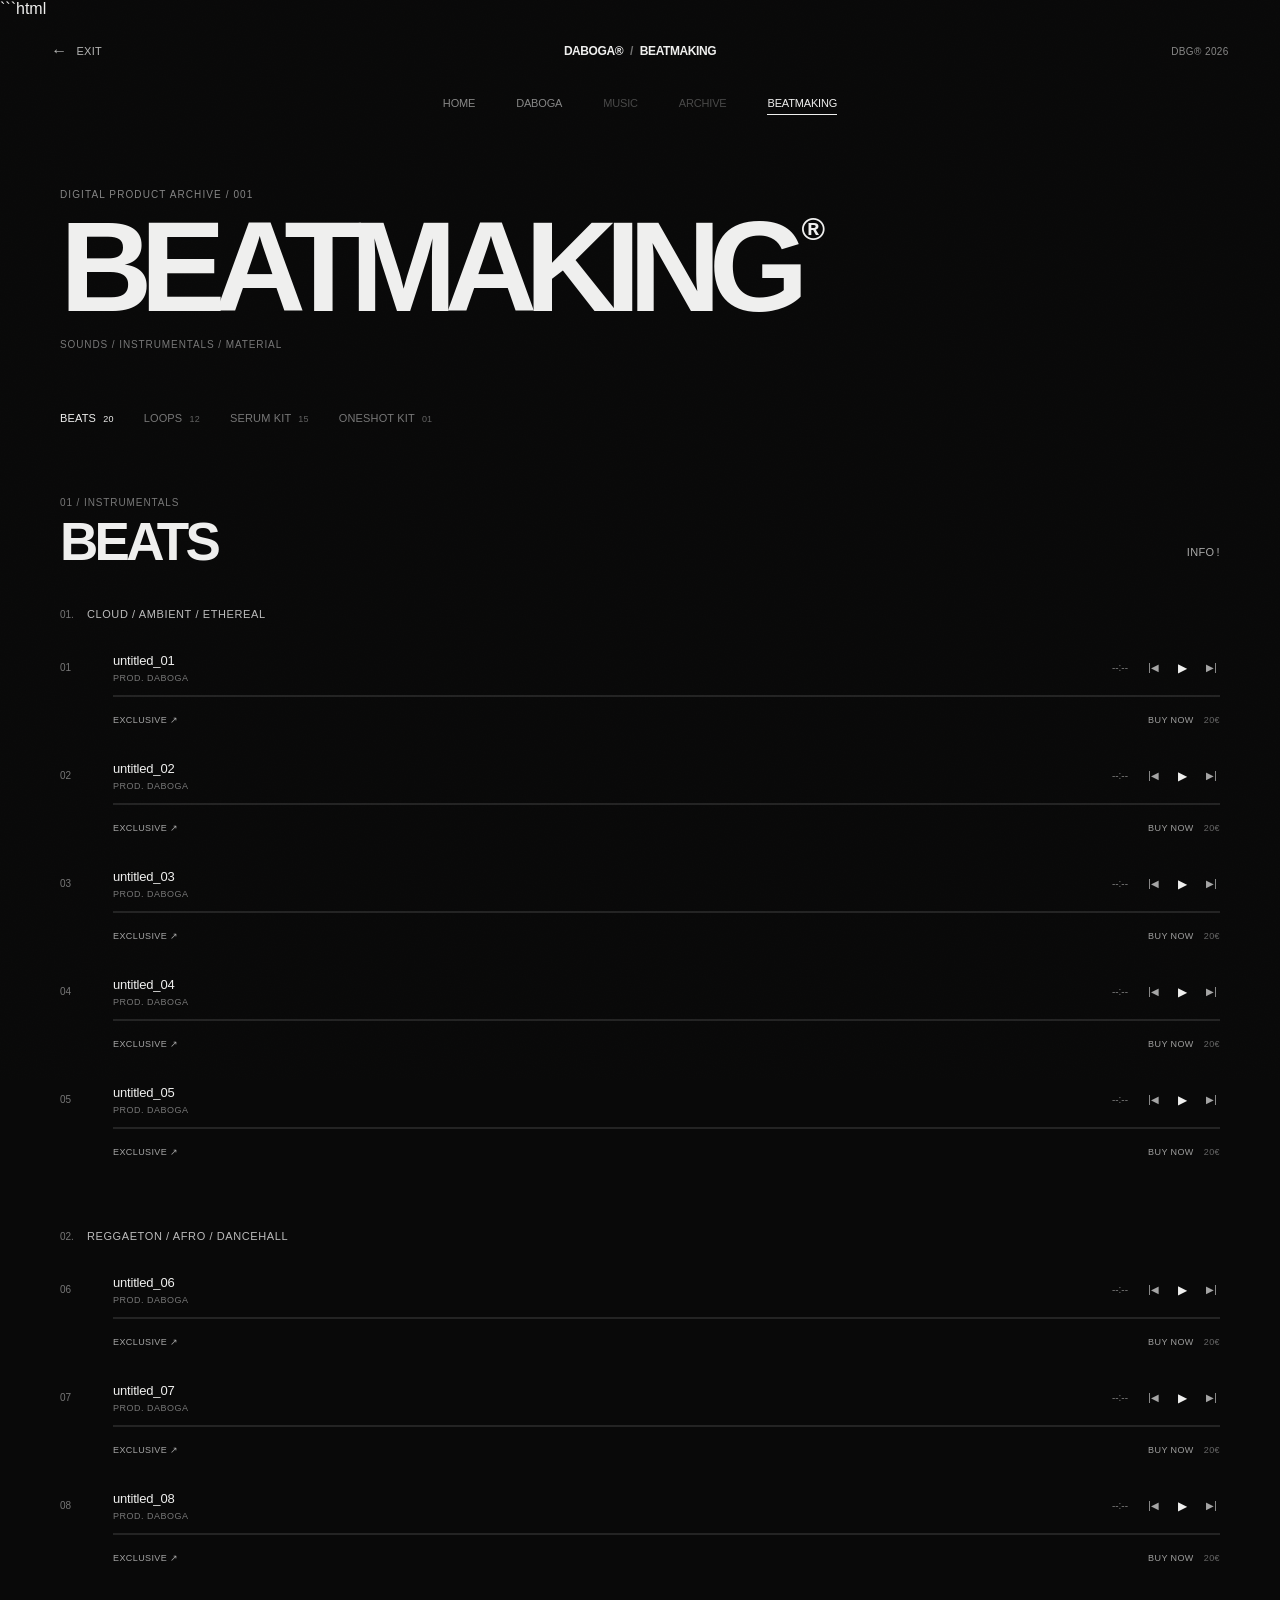
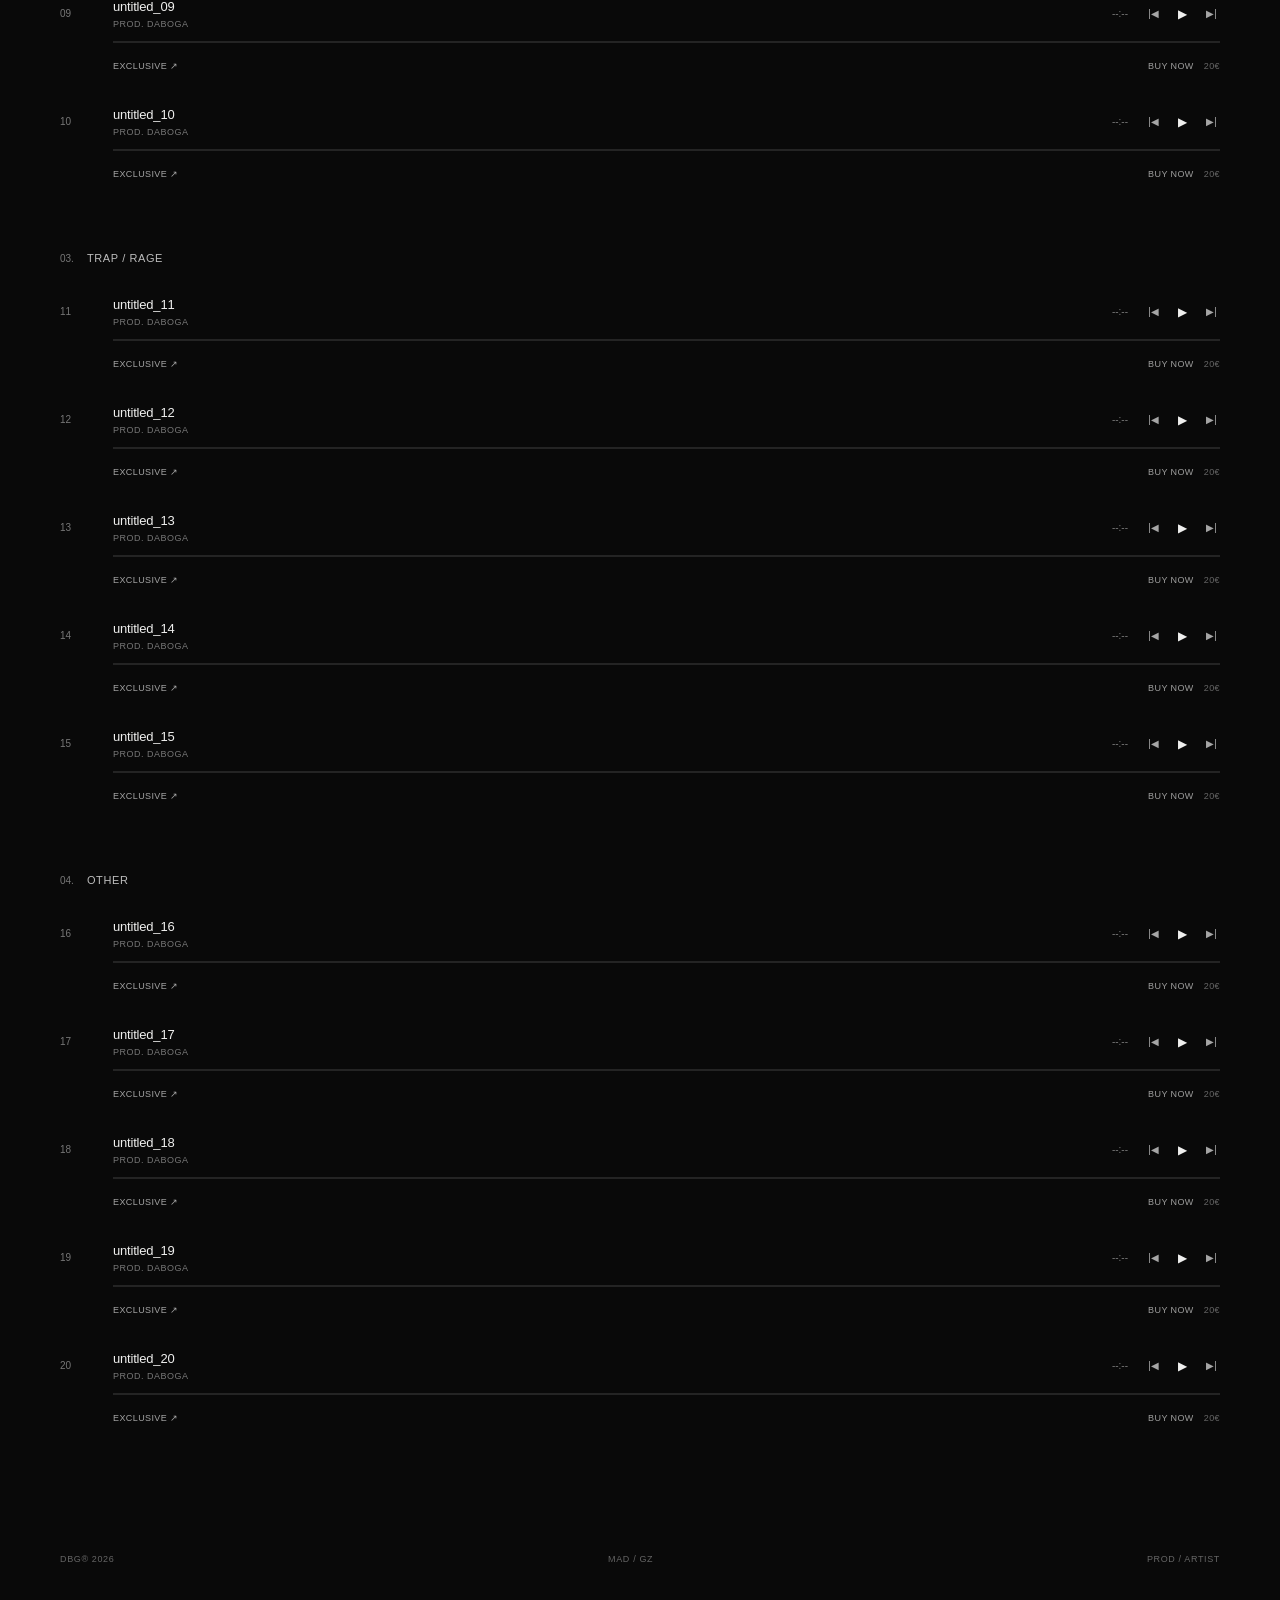
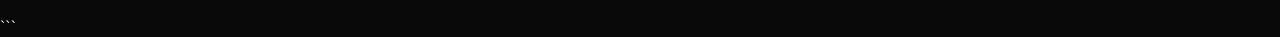
==== commit 615e1f76: "Update beatmaking.html" ====
--- a/beatmaking.html
+++ b/beatmaking.html
@@ -1,4 +1,4 @@
-
+```html
 <!DOCTYPE html>
 <html lang="es">
 <head>
@@ -123,10 +123,12 @@
         </div>
 
         <div class="kit-card">
-          <div class="kit-visual">S2</div>
+          <div class="kit-visual">
+            <img src="images/ETHERKITT_COVER.png" alt="ETHERKITT cover">
+          </div>
           <div class="kit-description">
             <div class="kit-label">DIGITAL PRESET COLLECTION / SERUM 2</div>
-            <h3>SERUM PRESET KIT</h3>
+            <h3>ETHERKITT [SERUM 2]</h3>
             <p>15 PRESETS / SERUM 2</p>
             <div class="kit-price">4,99€</div>
           </div>
@@ -155,10 +157,12 @@
         </div>
 
         <div class="kit-card">
-          <div class="kit-visual">.WAV</div>
+          <div class="kit-visual">
+            <img src="images/22YRS_COVER.jpeg" alt="22YRS Oneshot Kit cover">
+          </div>
           <div class="kit-description">
             <div class="kit-label">DIGITAL SAMPLE COLLECTION</div>
-            <h3>DABOGA ONESHOT KIT</h3>
+            <h3>22YRS ONESHOT KITT</h3>
             <p>20–30 WAV FILES / ZIP</p>
             <div class="kit-price">4,99€</div>
           </div>
@@ -332,3 +336,4 @@
 
 </body>
 </html>
+```
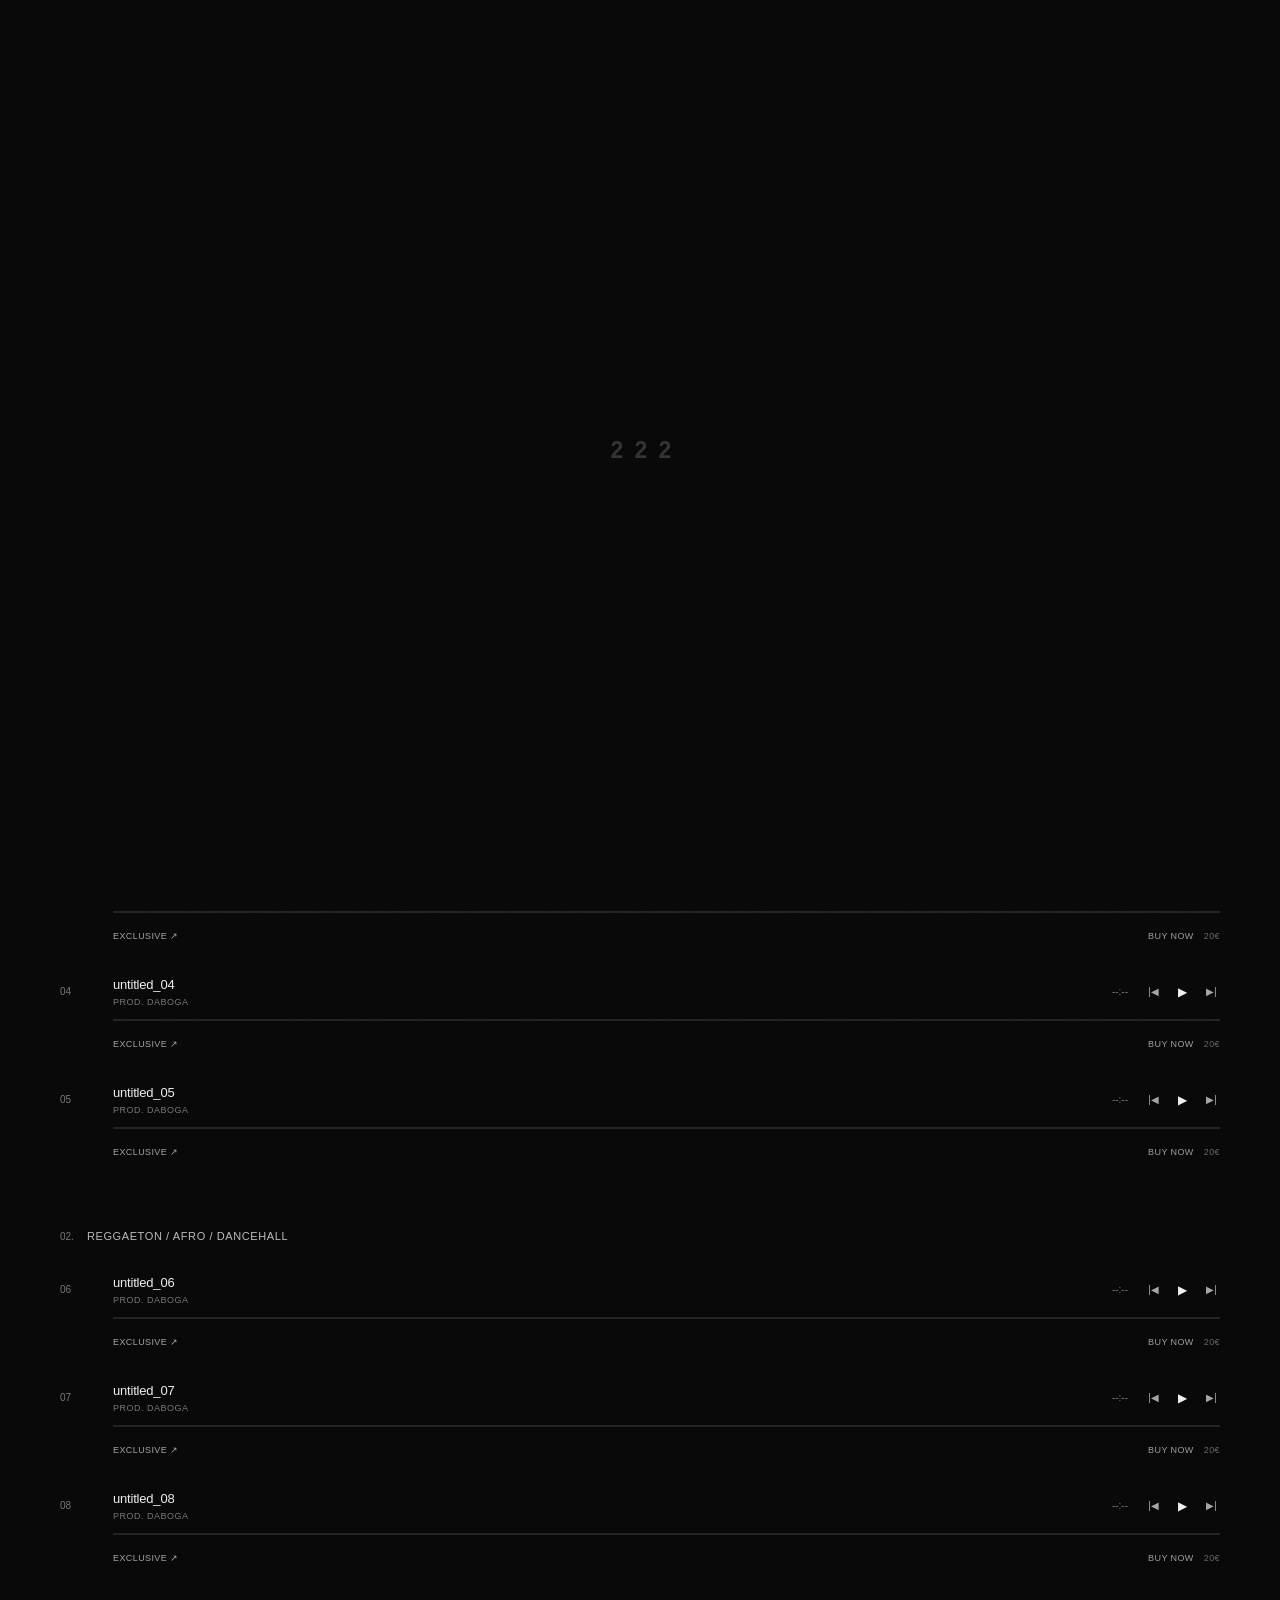
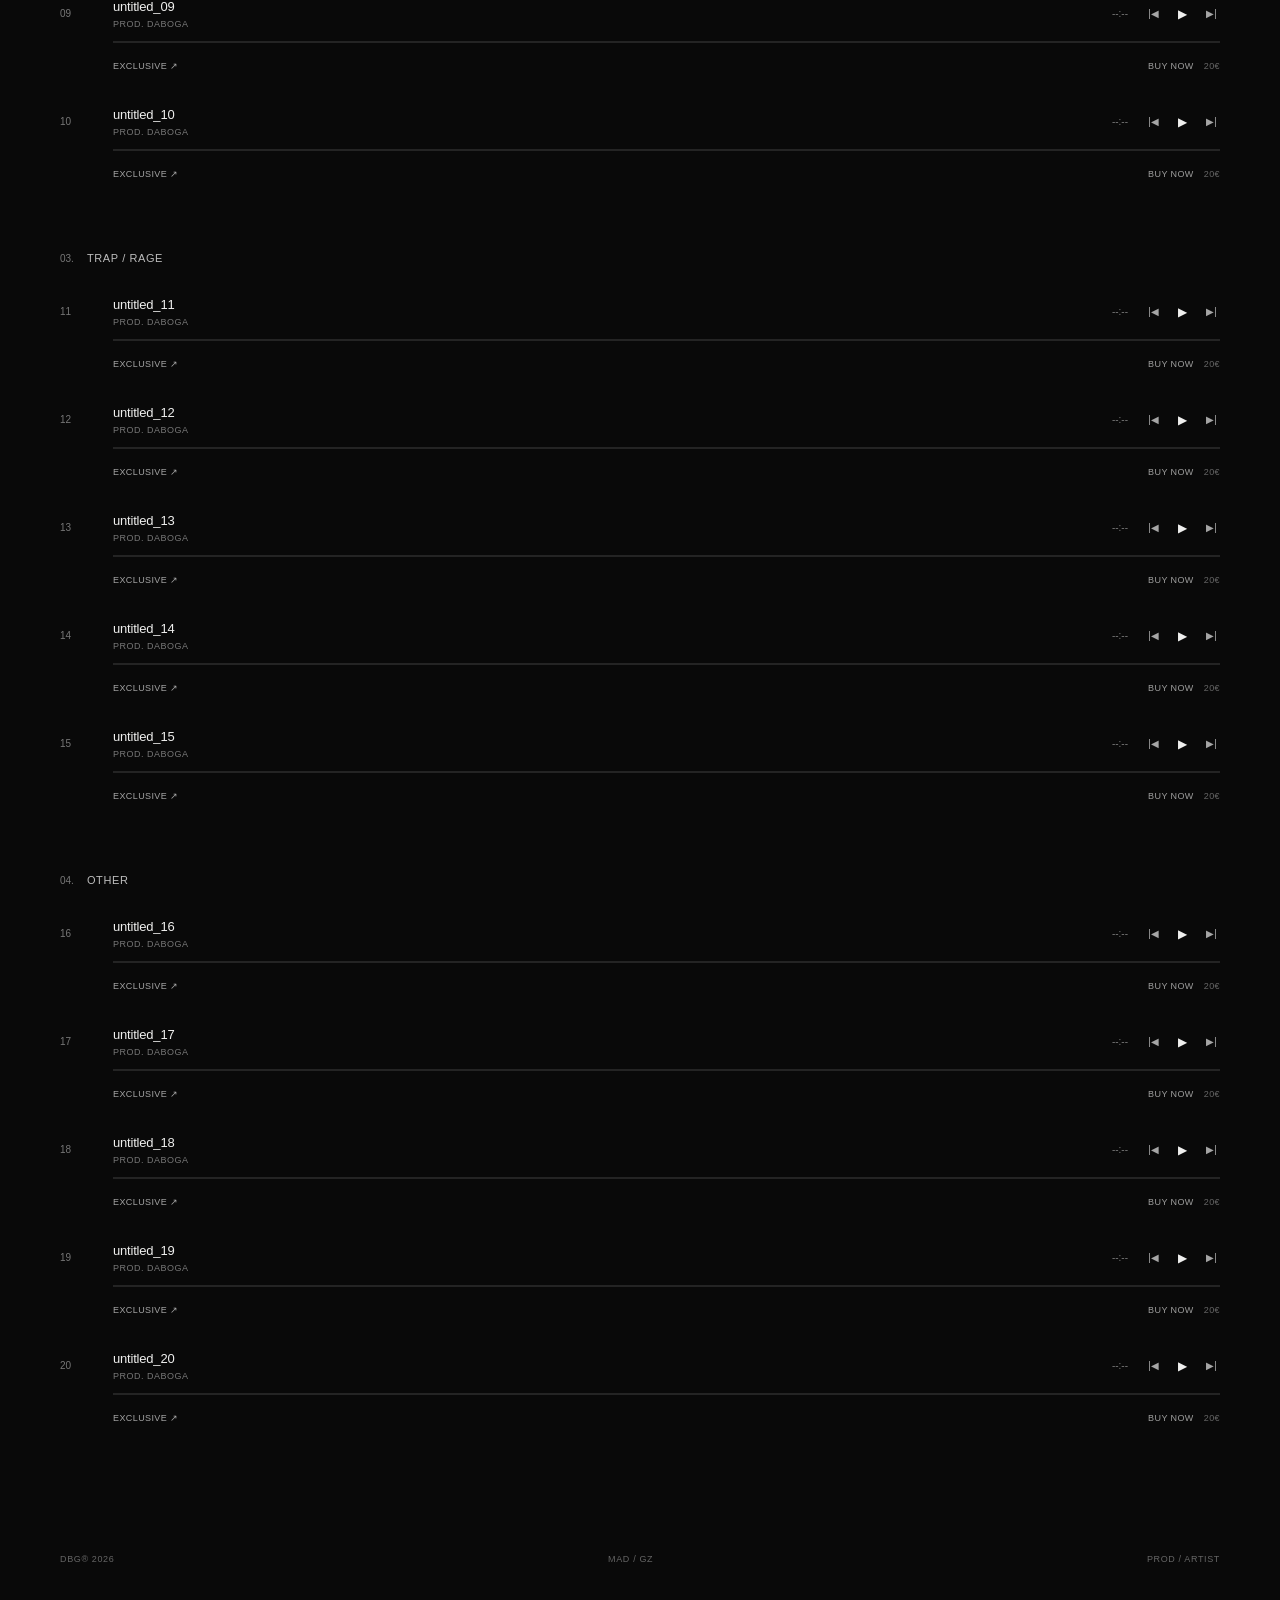
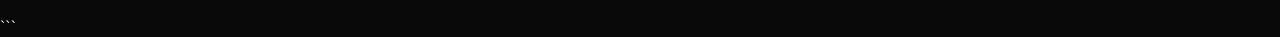
==== commit 93b267a1: "Update beatmaking.html" ====
--- a/beatmaking.html
+++ b/beatmaking.html
@@ -49,10 +49,10 @@
     <!-- GLOBAL NAVIGATION -->
     <nav class="site-navigation" aria-label="Main navigation">
       <a href="index.html">HOME</a>
-      <a href="daboga.html">DABOGA</a>
       <a href="#" class="nav-unavailable" aria-disabled="true" data-unavailable="MUSIC">MUSIC</a>
       <a href="#" class="nav-unavailable" aria-disabled="true" data-unavailable="ARCHIVE">ARCHIVE</a>
       <a href="beatmaking.html" class="current" aria-current="page">BEATMAKING</a>
+      <a href="daboga.html">DABOGA</a>
     </nav>
 
     <!-- MAIN CONTENT -->
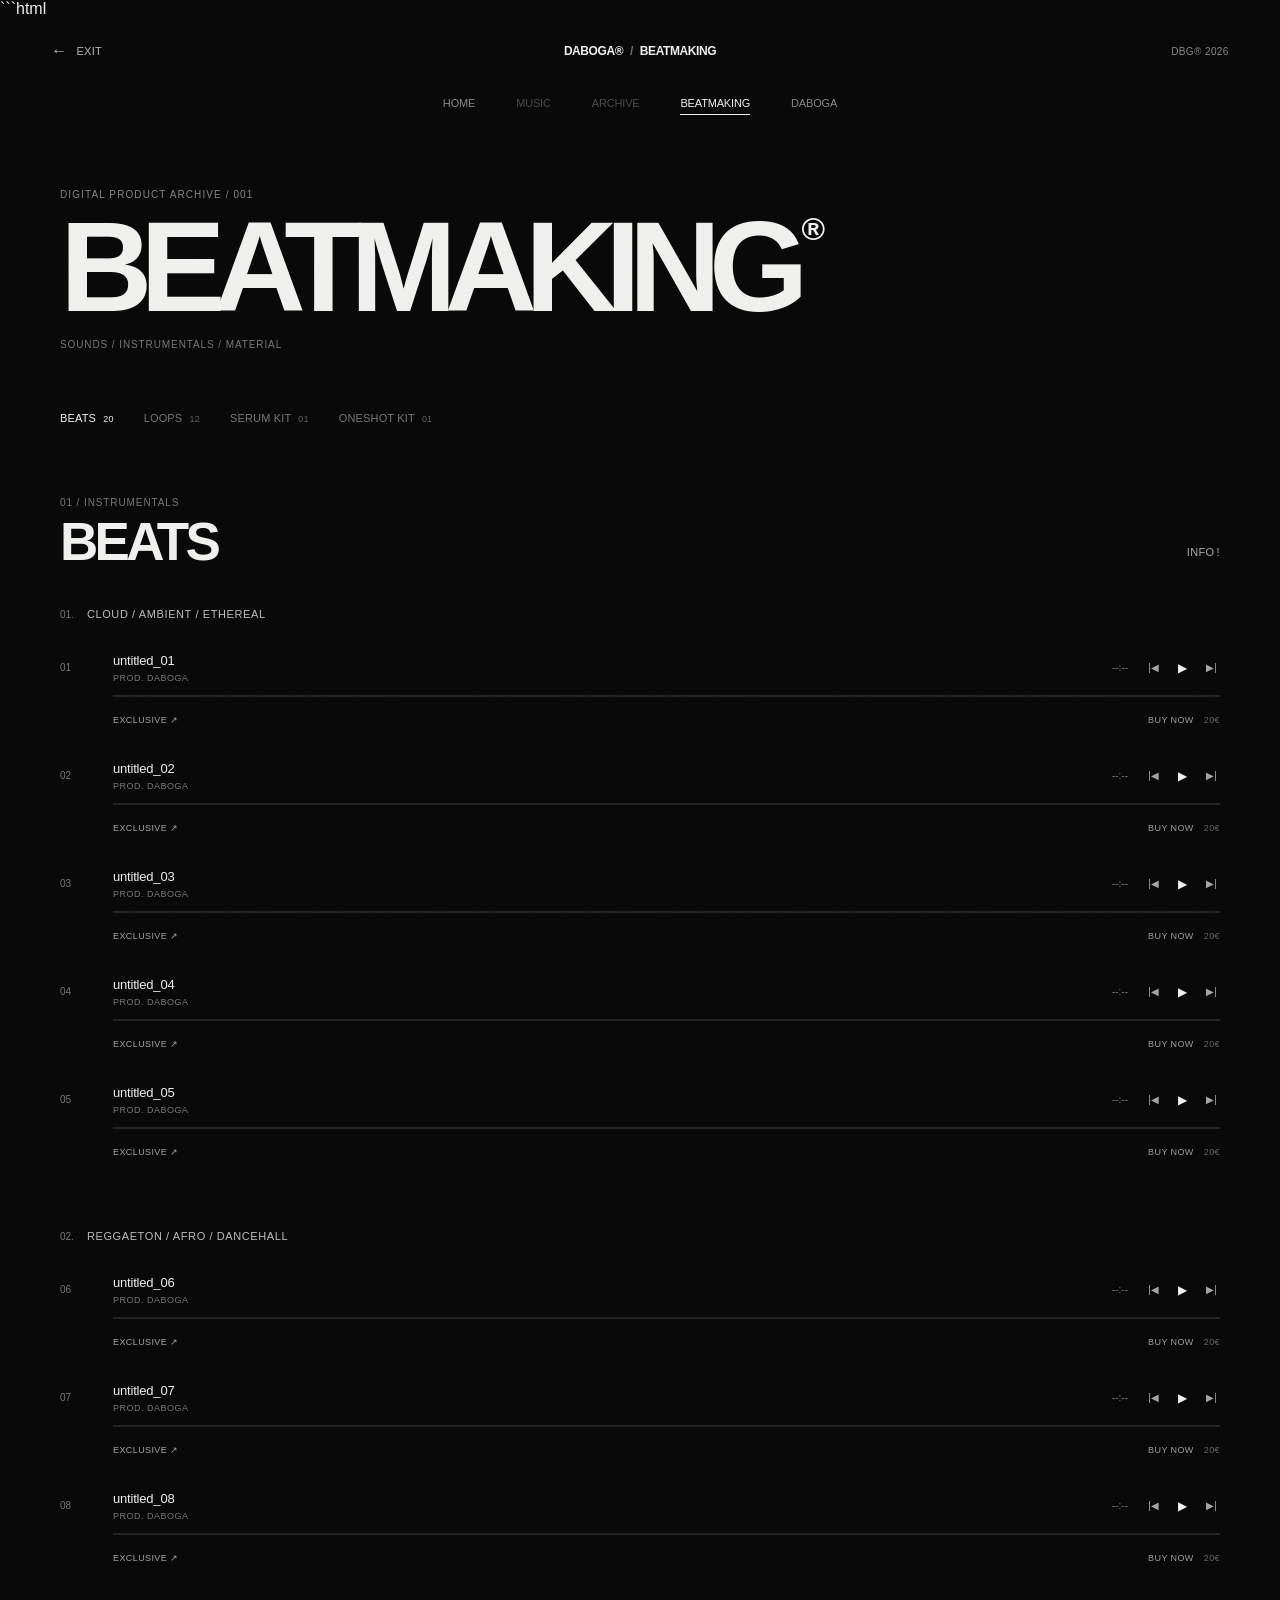
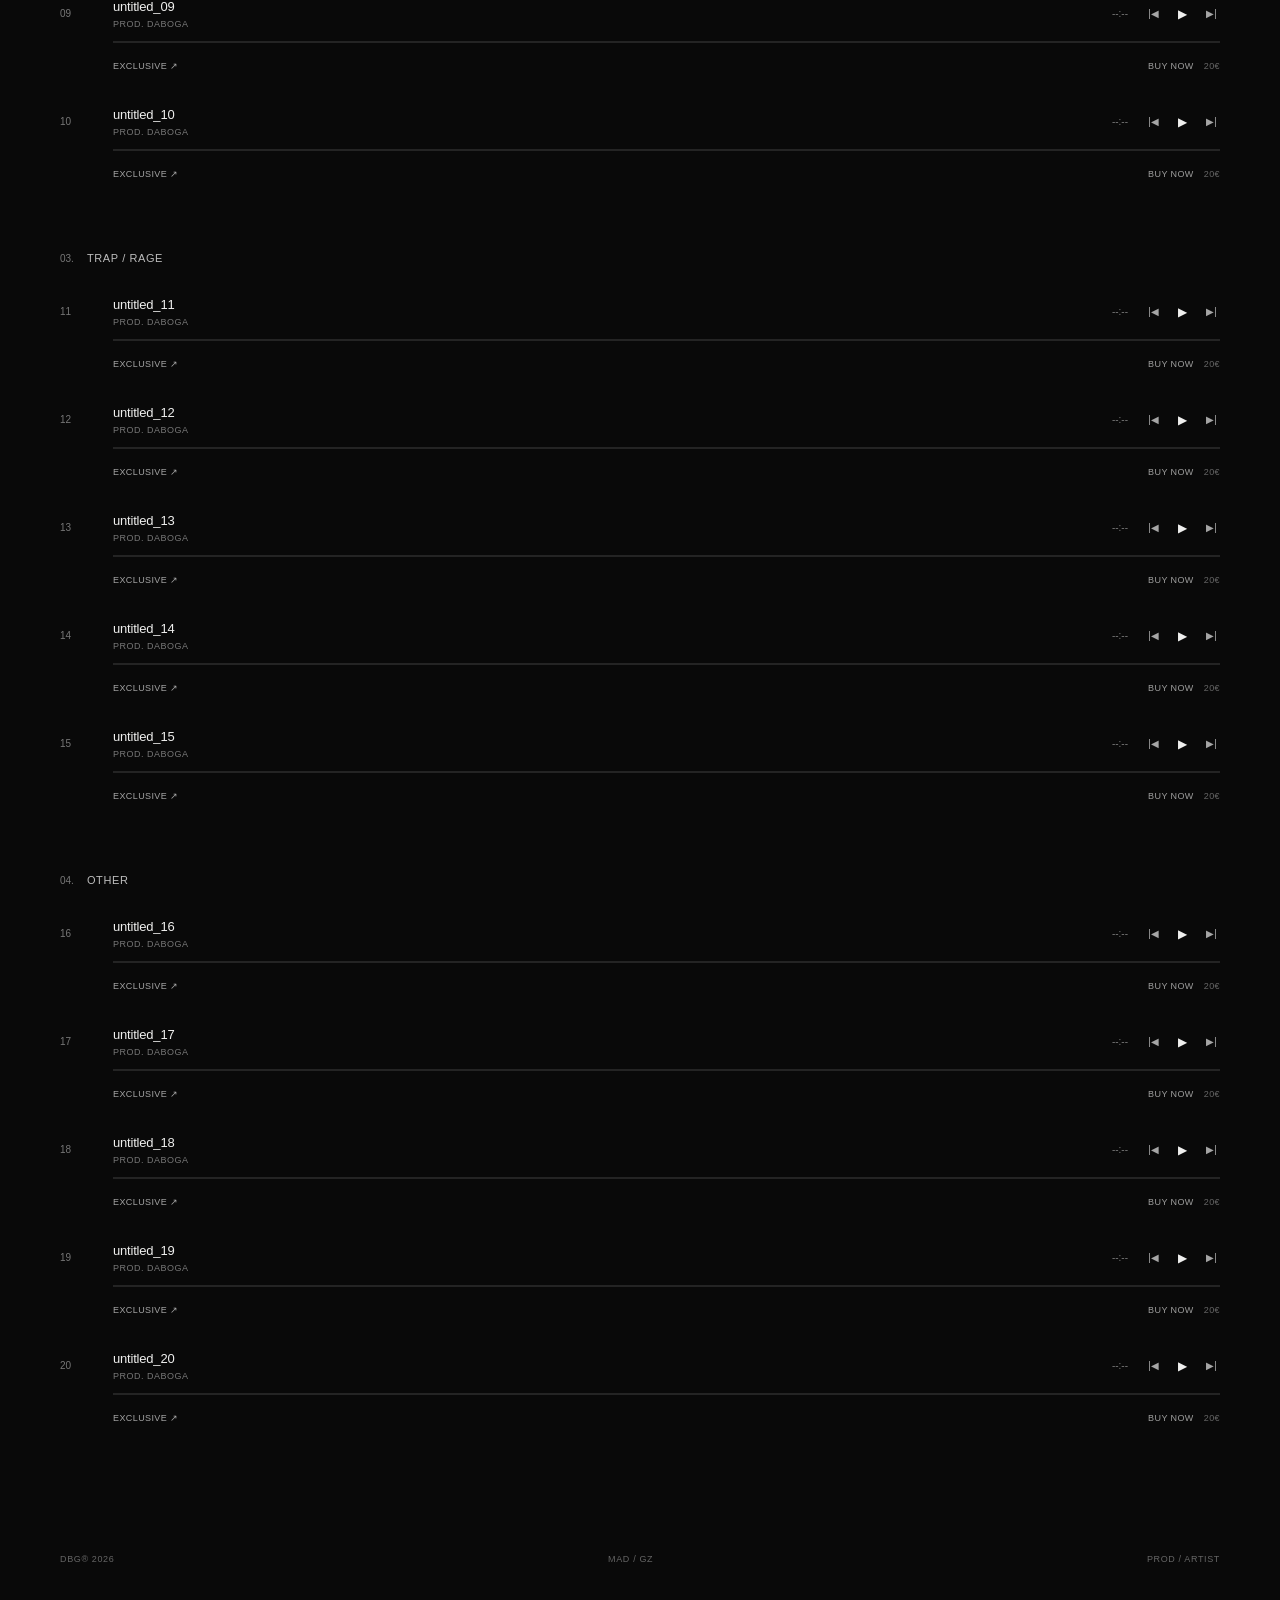
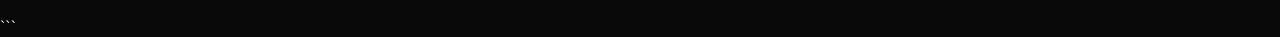
==== commit 4b478182: "Update beatmaking.html" ====
--- a/beatmaking.html
+++ b/beatmaking.html
@@ -73,7 +73,7 @@
           LOOPS <span>12</span>
         </button>
         <button class="category-button" data-category="serum">
-          SERUM KIT <span>15</span>
+          SERUM KIT <span>01</span>
         </button>
         <button class="category-button" data-category="oneshot">
           ONESHOT KIT <span>01</span>
@@ -129,7 +129,7 @@
           <div class="kit-description">
             <div class="kit-label">DIGITAL PRESET COLLECTION / SERUM 2</div>
             <h3>ETHERKITT [SERUM 2]</h3>
-            <p>15 PRESETS / SERUM 2</p>
+            <p>17 PRESETS / SERUM 2</p>
             <div class="kit-price">4,99€</div>
           </div>
           <div class="kit-action">
@@ -140,7 +140,7 @@
 
         <div class="kit-footnote">
           <span>FORMAT / SERUM 2 PRESETS</span>
-          <span>15 FILES / DIGITAL DOWNLOAD</span>
+          <span>1 FILE(S) / DIGITAL DOWNLOAD</span>
         </div>
       </section>
 
@@ -163,7 +163,7 @@
           <div class="kit-description">
             <div class="kit-label">DIGITAL SAMPLE COLLECTION</div>
             <h3>22YRS ONESHOT KITT</h3>
-            <p>20–30 WAV FILES / ZIP</p>
+            <p>35 WAV FILES / ZIP</p>
             <div class="kit-price">4,99€</div>
           </div>
           <div class="kit-action">
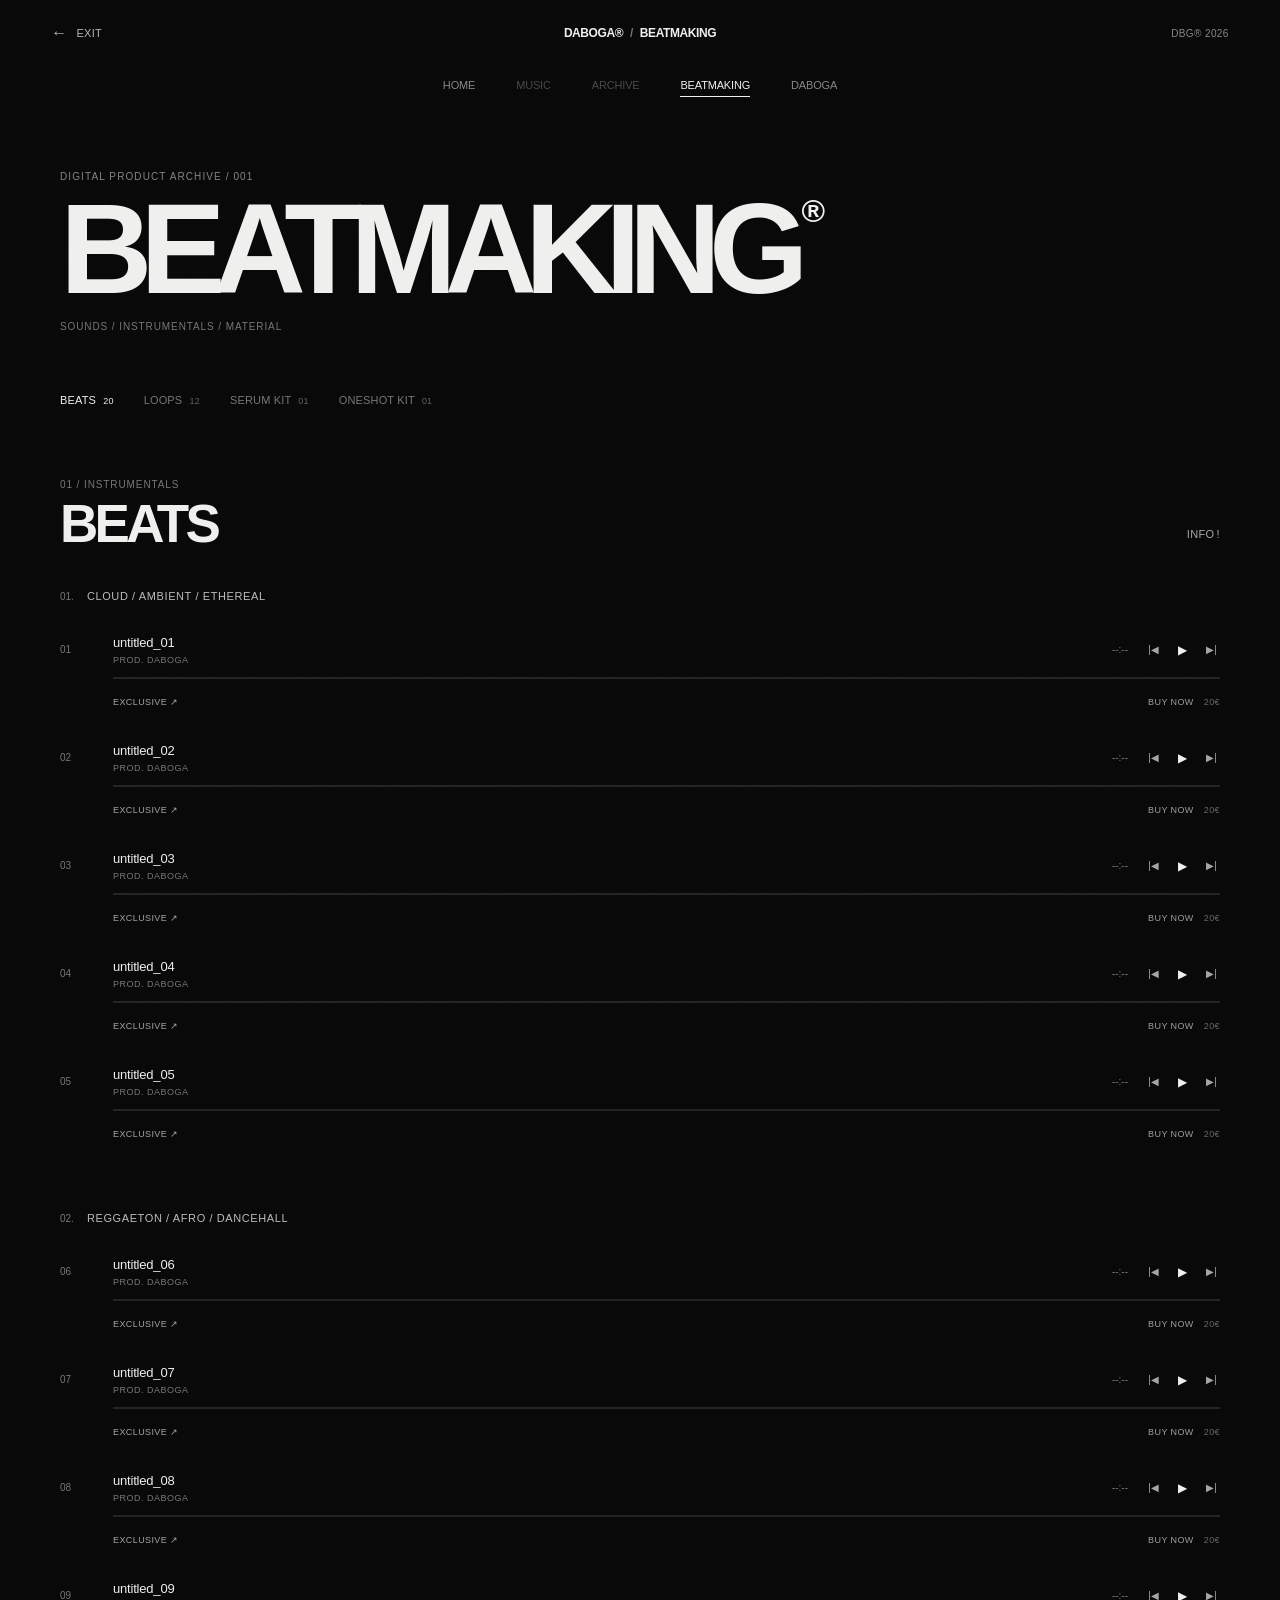
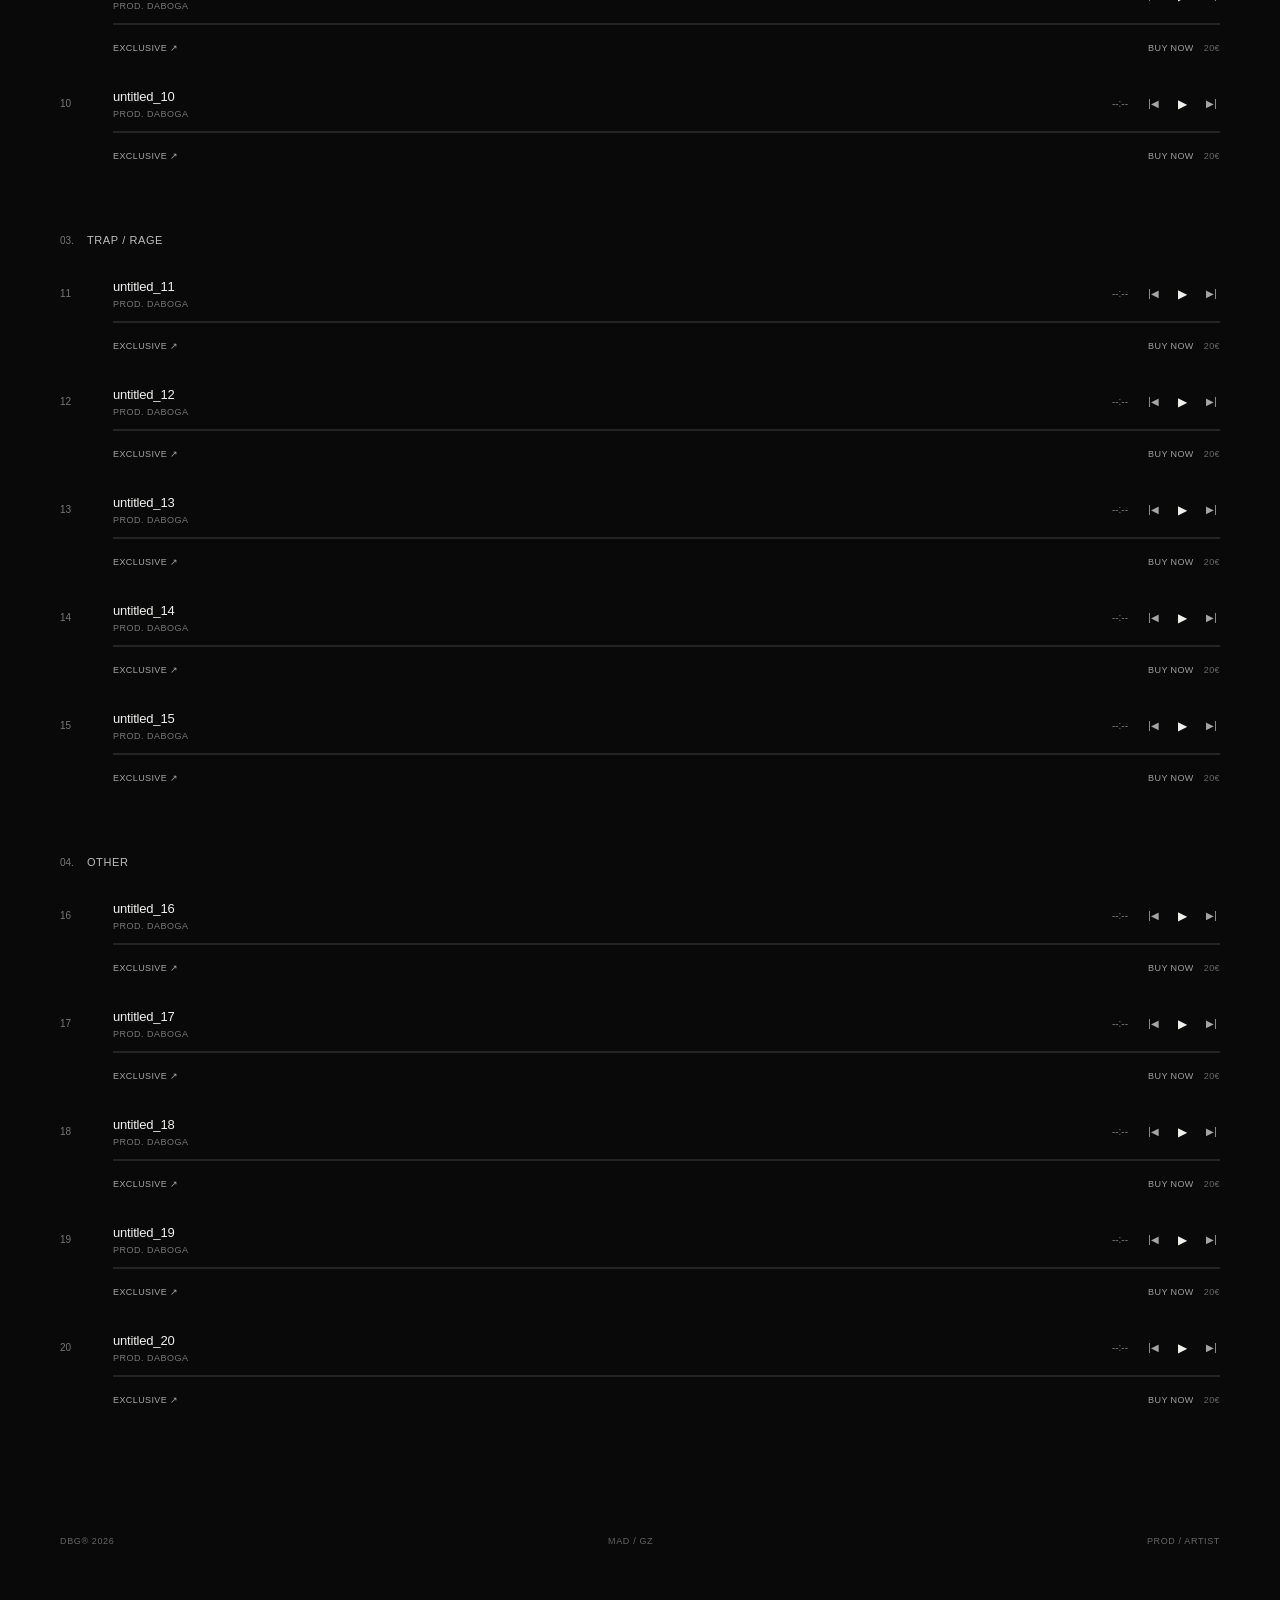
==== commit 8f9d1e9e: "Update beatmaking.html" ====
--- a/beatmaking.html
+++ b/beatmaking.html
@@ -1,4 +1,4 @@
-```html
+
 <!DOCTYPE html>
 <html lang="es">
 <head>
--- a/beatmaking.css
+++ b/beatmaking.css
@@ -542,14 +542,25 @@
   display: flex;
   align-items: center;
   justify-content: center;
+  width: 100%;
+  max-width: 190px;
   aspect-ratio: 1 / 1;
-  max-width: 190px;
-  width: 100%;
+  overflow: hidden;
   background: #111;
   color: #efefee;
   font-size: clamp(28px, 5vw, 54px);
   font-weight: 600;
   letter-spacing: -.1em;
+}
+
+.kit-visual img {
+  display: block;
+  width: 100%;
+  height: 100%;
+  max-width: 100%;
+  max-height: 100%;
+  object-fit: cover;
+  object-position: center;
 }
 
 .kit-description {
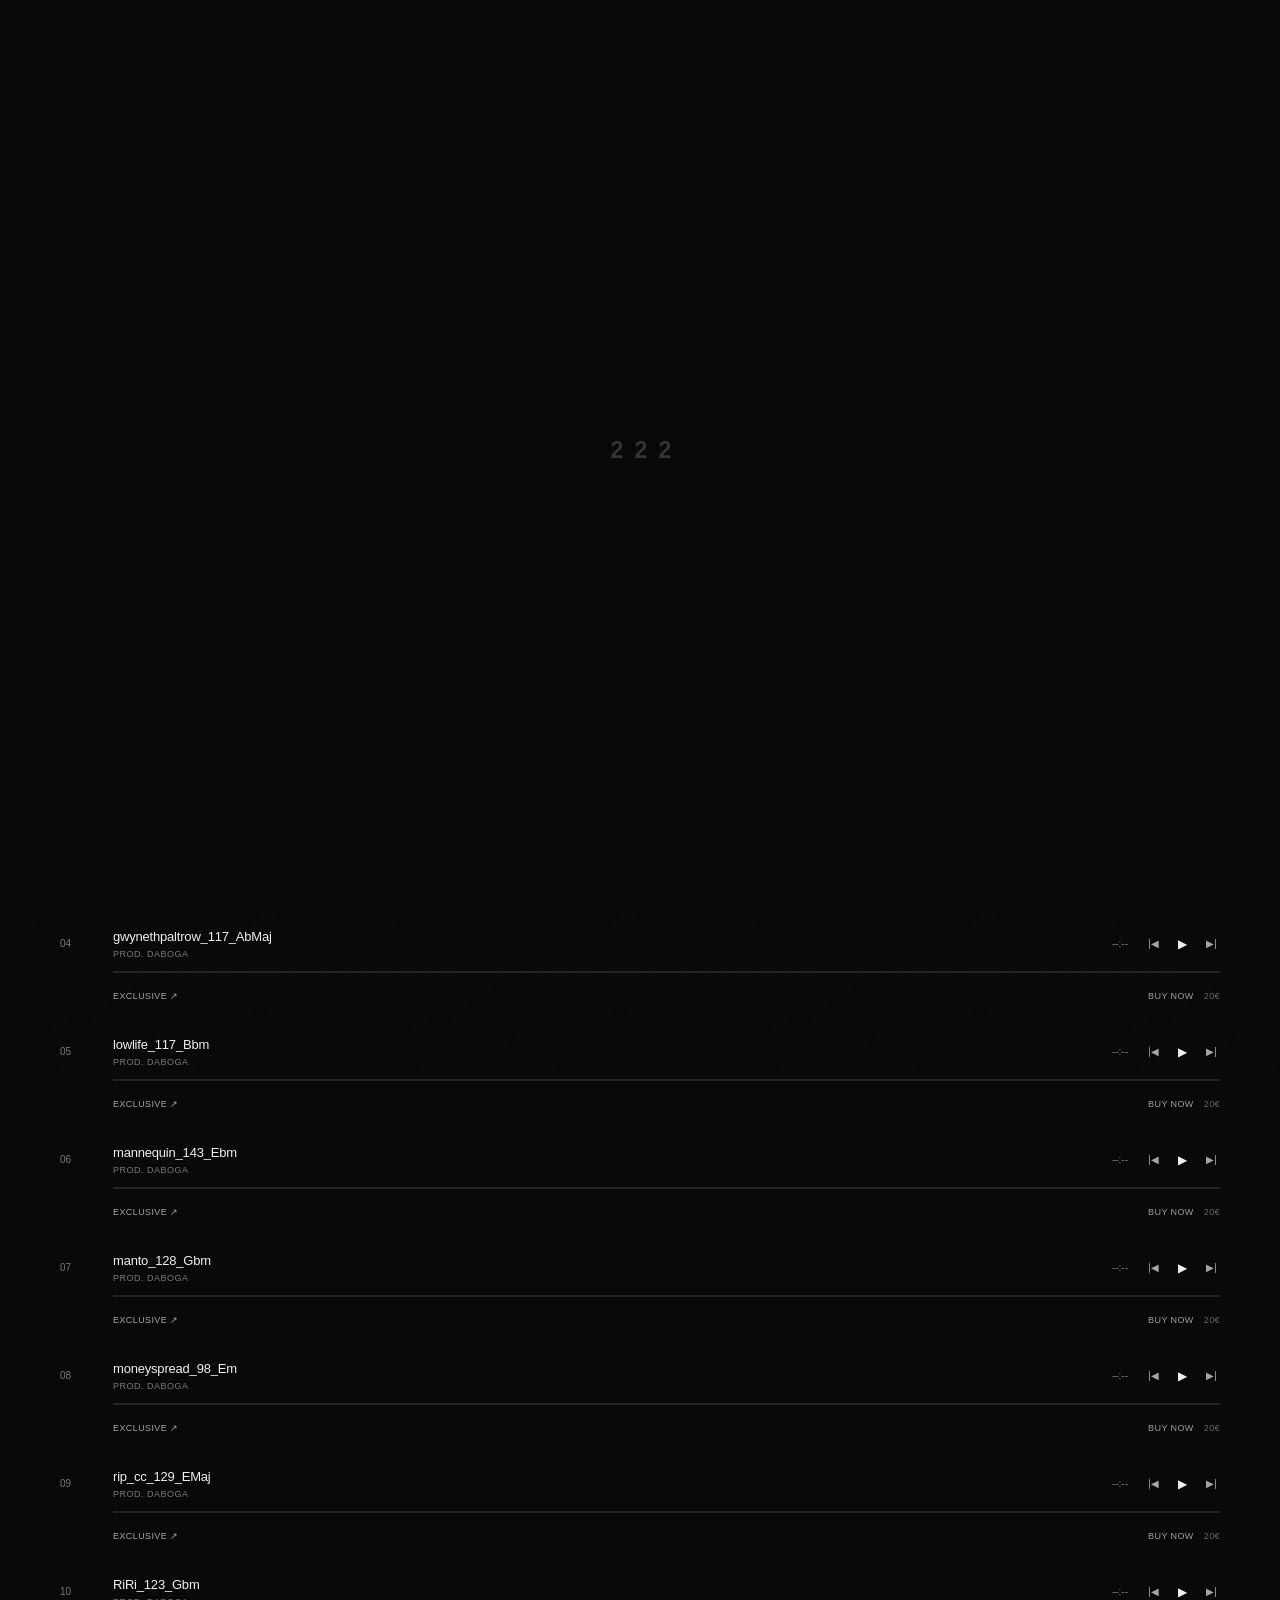
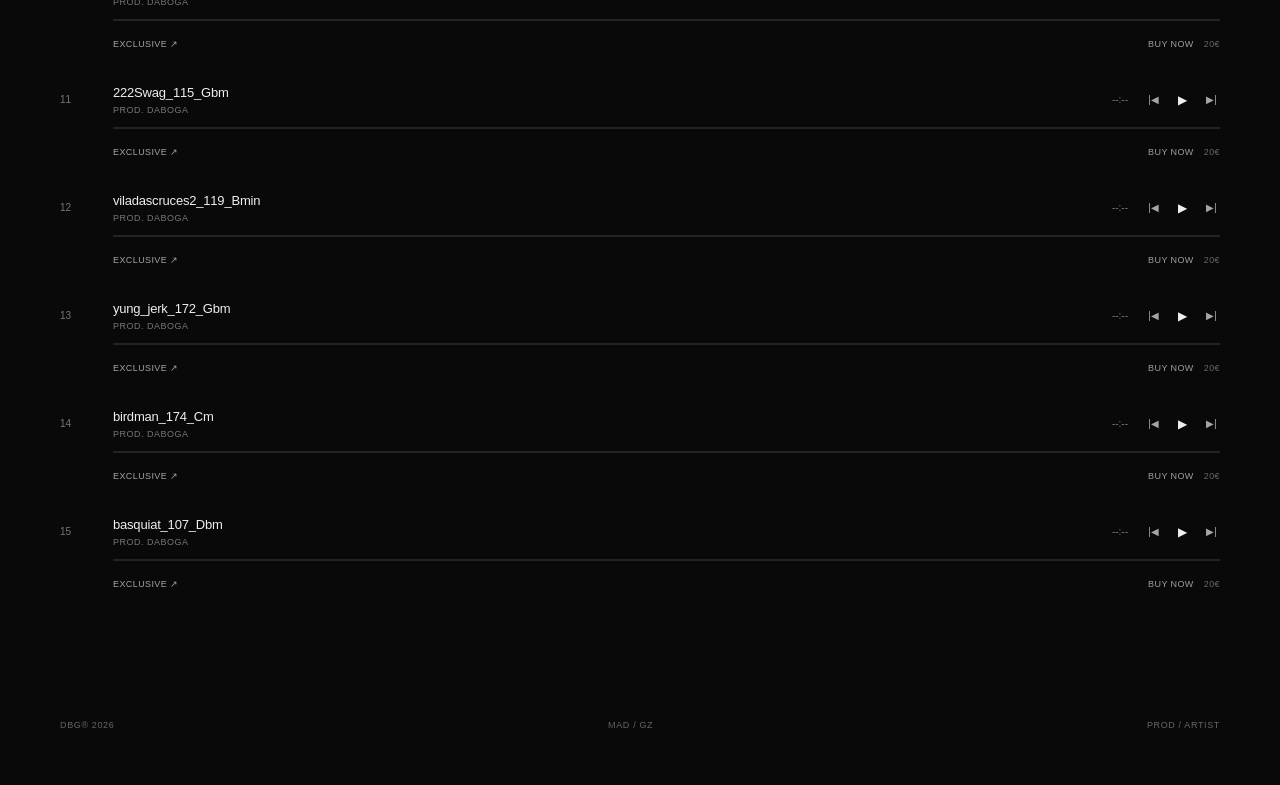
==== commit 991a427a: "Update beatmaking.html" ====
--- a/beatmaking.html
+++ b/beatmaking.html
@@ -49,7 +49,7 @@
     <!-- GLOBAL NAVIGATION -->
     <nav class="site-navigation" aria-label="Main navigation">
       <a href="index.html">HOME</a>
-      <a href="#" class="nav-unavailable" aria-disabled="true" data-unavailable="MUSIC">MUSIC</a>
+      <a href="music.html">MUSIC</a>
       <a href="#" class="nav-unavailable" aria-disabled="true" data-unavailable="ARCHIVE">ARCHIVE</a>
       <a href="beatmaking.html" class="current" aria-current="page">BEATMAKING</a>
       <a href="daboga.html">DABOGA</a>
@@ -67,10 +67,10 @@
       <!-- CATEGORY NAVIGATION -->
       <nav class="category-nav" aria-label="Product categories">
         <button class="category-button active" data-category="beats">
-          BEATS <span>20</span>
+          BEATS <span>15</span>
         </button>
         <button class="category-button" data-category="loops">
-          LOOPS <span>12</span>
+          LOOPS <span>09</span>
         </button>
         <button class="category-button" data-category="serum">
           SERUM KIT <span>01</span>
@@ -92,7 +92,7 @@
           </button>
         </div>
 
-        <div id="beatsContainer"></div>
+        <div class="product-list" id="beatsContainer"></div>
       </section>
 
       <!-- LOOPS -->
@@ -212,122 +212,6 @@
     </section>
   </div>
 
-  <!-- PRODUCT MARKUP -->
-  <script>
-    (() => {
-      const beatsContainer = document.getElementById("beatsContainer");
-      const loopsContainer = document.getElementById("loopsContainer");
-
-      const genres = [
-        {
-          number: "01.",
-          title: "CLOUD / AMBIENT / ETHEREAL",
-          start: 1,
-          end: 5
-        },
-        {
-          number: "02.",
-          title: "REGGAETON / AFRO / DANCEHALL",
-          start: 6,
-          end: 10
-        },
-        {
-          number: "03.",
-          title: "TRAP / RAGE",
-          start: 11,
-          end: 15
-        },
-        {
-          number: "04.",
-          title: "OTHER",
-          start: 16,
-          end: 20
-        }
-      ];
-
-      function playerControls() {
-        return `
-          <div class="track-controls">
-            <button class="player-control" data-action="previous" aria-label="Go back">|◀</button>
-            <button class="player-control play-button" data-action="play" aria-label="Play">▶</button>
-            <button class="player-control" data-action="next" aria-label="Skip">▶|</button>
-          </div>
-        `;
-      }
-
-      function beatMarkup(number) {
-        const id = String(number).padStart(2, "0");
-
-        return `
-          <div class="beat-item" data-track="${id}">
-            <div class="track-number">${id}</div>
-            <div class="track-content">
-              <div class="track-title">untitled_${id}</div>
-              <div class="track-producer">PROD. DABOGA</div>
-            </div>
-            <div class="track-duration">--:--</div>
-            ${playerControls()}
-            <div class="track-progress">
-              <div class="progress-fill"></div>
-            </div>
-            <div class="track-actions">
-              <a class="exclusive-button" href="https://www.instagram.com/burberryangel_/">EXCLUSIVE ↗</a>
-              <button class="buy-button" disabled>BUY NOW <span>20€</span></button>
-            </div>
-          </div>
-        `;
-      }
-
-      genres.forEach(genre => {
-        let products = "";
-
-        for (let i = genre.start; i <= genre.end; i++) {
-          products += beatMarkup(i);
-        }
-
-        const section = document.createElement("div");
-        section.className = "genre-section";
-        section.innerHTML = `
-          <div class="genre-heading">
-            <span>${genre.number}</span>
-            <h3>${genre.title}</h3>
-          </div>
-          <div class="product-list">${products}</div>
-        `;
-
-        beatsContainer.appendChild(section);
-      });
-
-      for (let i = 1; i <= 12; i++) {
-        const id = String(i).padStart(2, "0");
-
-        loopsContainer.insertAdjacentHTML("beforeend", `
-          <div class="loop-item" data-track="loop${id}">
-            <div class="track-number">${id}</div>
-            <div class="track-content">
-              <div class="track-title">loop_${id}</div>
-              <div class="track-producer">DABOGA / WAV</div>
-            </div>
-            <div class="track-duration">--:--</div>
-            ${playerControls()}
-            <div class="track-progress">
-              <div class="progress-fill"></div>
-            </div>
-            <div class="track-actions">
-              <button class="buy-button" disabled>BUY NOW <span>10€</span></button>
-            </div>
-          </div>
-        `);
-      }
-
-      document.querySelectorAll(".nav-unavailable").forEach(link => {
-        link.addEventListener("click", event => {
-          event.preventDefault();
-        });
-      });
-    })();
-  </script>
-
   <!-- INTERFACE INTERACTIONS -->
   <script src="beatmaking.js"></script>
 
@@ -336,4 +220,3 @@
 
 </body>
 </html>
-```
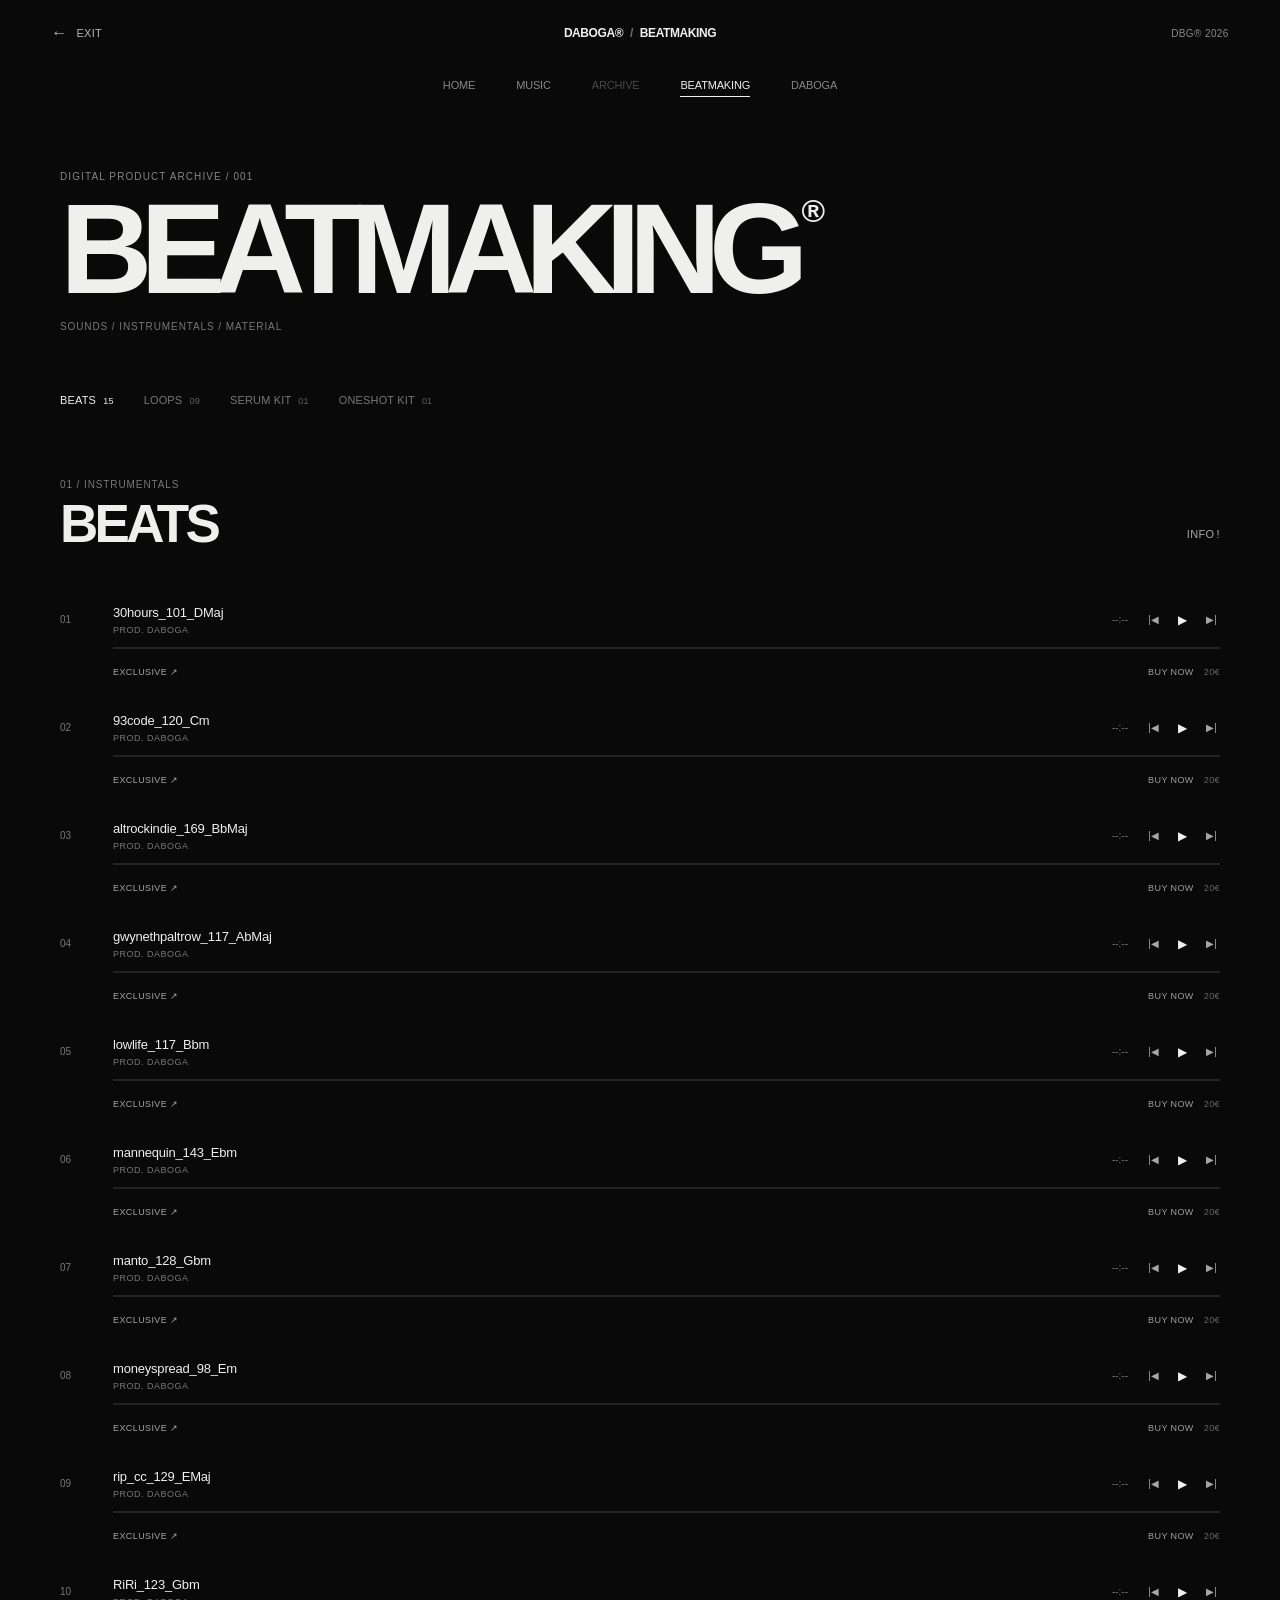
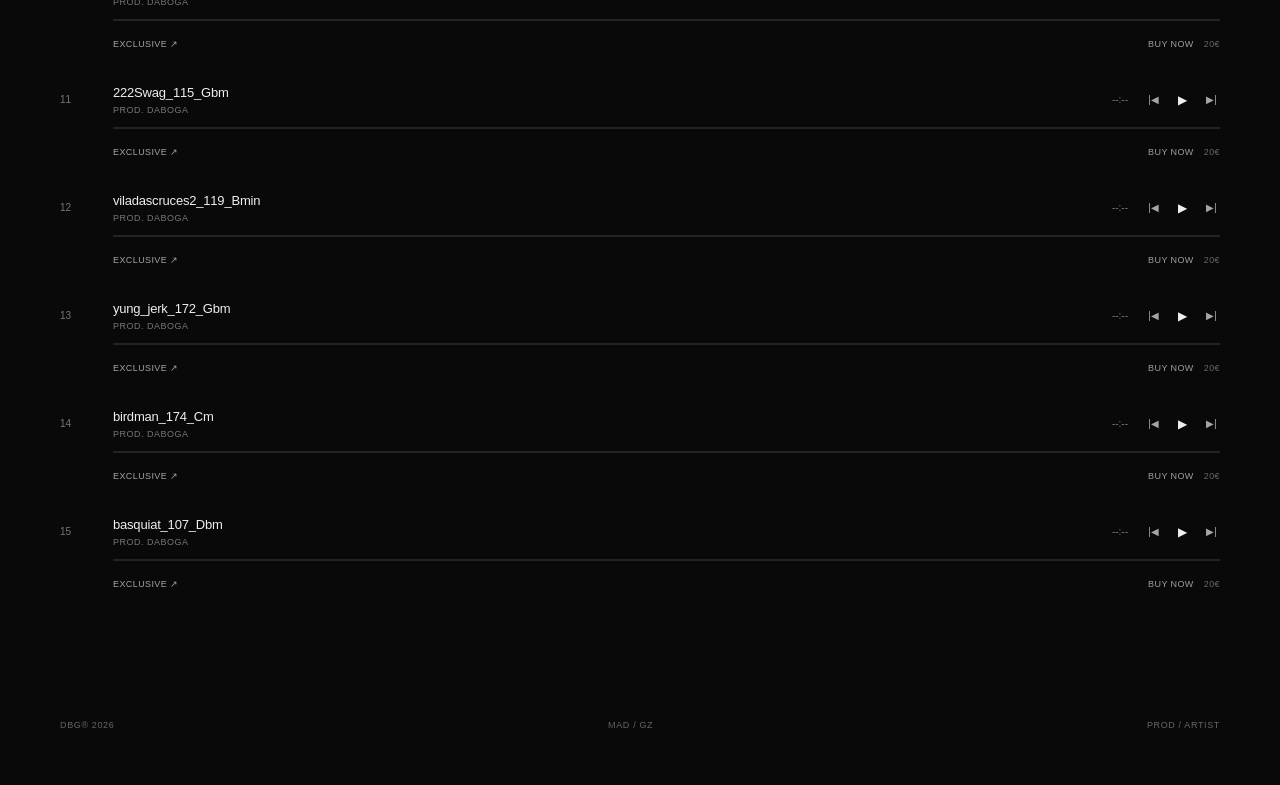
==== commit 64997b4f: "Update beatmaking.html" ====
--- a/beatmaking.html
+++ b/beatmaking.html
@@ -1,5 +1,5 @@
 
-<!DOCTYPE html>
+<!DOCTYPE html> 
 <html lang="es">
 <head>
   <meta charset="UTF-8">
--- a/beatmaking.css
+++ b/beatmaking.css
@@ -1,6 +1,6 @@
 
 /* =========================================================
-   DABOGA® — BEATMAKING
+   DABOGA® — BEATMAKING 
    Visual system
    ========================================================= */
 
@@ -47,16 +47,6 @@
 a:focus-visible {
   outline: 1px solid #efefee;
   outline-offset: 5px;
-}
-
-{
-  display: flex;
-  align-items: center;
-  gap: 13px;
-  color: #343434;
-  font-size: 23px;
-  font-weight: 600;
-  letter-spacing: -.08em;
 }
 
 /* =========================================================
@@ -345,34 +335,6 @@
 }
 
 /* =========================================================
-   GENRES
-   ========================================================= */
-
-.genre-section {
-  margin-bottom: 52px;
-}
-
-.genre-heading {
-  display: flex;
-  align-items: baseline;
-  gap: 13px;
-  margin-bottom: 18px;
-}
-
-.genre-heading span {
-  color: #777;
-  font-size: 10px;
-}
-
-.genre-heading h3 {
-  margin: 0;
-  color: #bcbcbc;
-  font-size: 11px;
-  font-weight: 500;
-  letter-spacing: .055em;
-}
-
-/* =========================================================
    PRODUCT LIST
    ========================================================= */
 
@@ -464,7 +426,7 @@
   font-size: 12px;
 }
 
-/* Functional playback progress bar — preserved */
+/* AUDIO PROGRESS */
 
 .track-progress {
   grid-column: 2 / -1;
@@ -472,13 +434,14 @@
   height: 2px;
   overflow: hidden;
   background: rgba(239, 239, 238, .12);
+  cursor: pointer;
 }
 
 .progress-fill {
   width: 0;
   height: 100%;
   background: #efefee;
-  transition: width .25s linear;
+  transition: width .1s linear;
 }
 
 /* =========================================================
@@ -862,18 +825,6 @@
     font-size: 36px;
   }
 
-  .genre-section {
-    margin-bottom: 40px;
-  }
-
-  .genre-heading {
-    gap: 9px;
-  }
-
-  .genre-heading h3 {
-    font-size: 9px;
-  }
-
   .beat-item,
   .loop-item {
     grid-template-columns: 23px minmax(0, 1fr) 42px;
